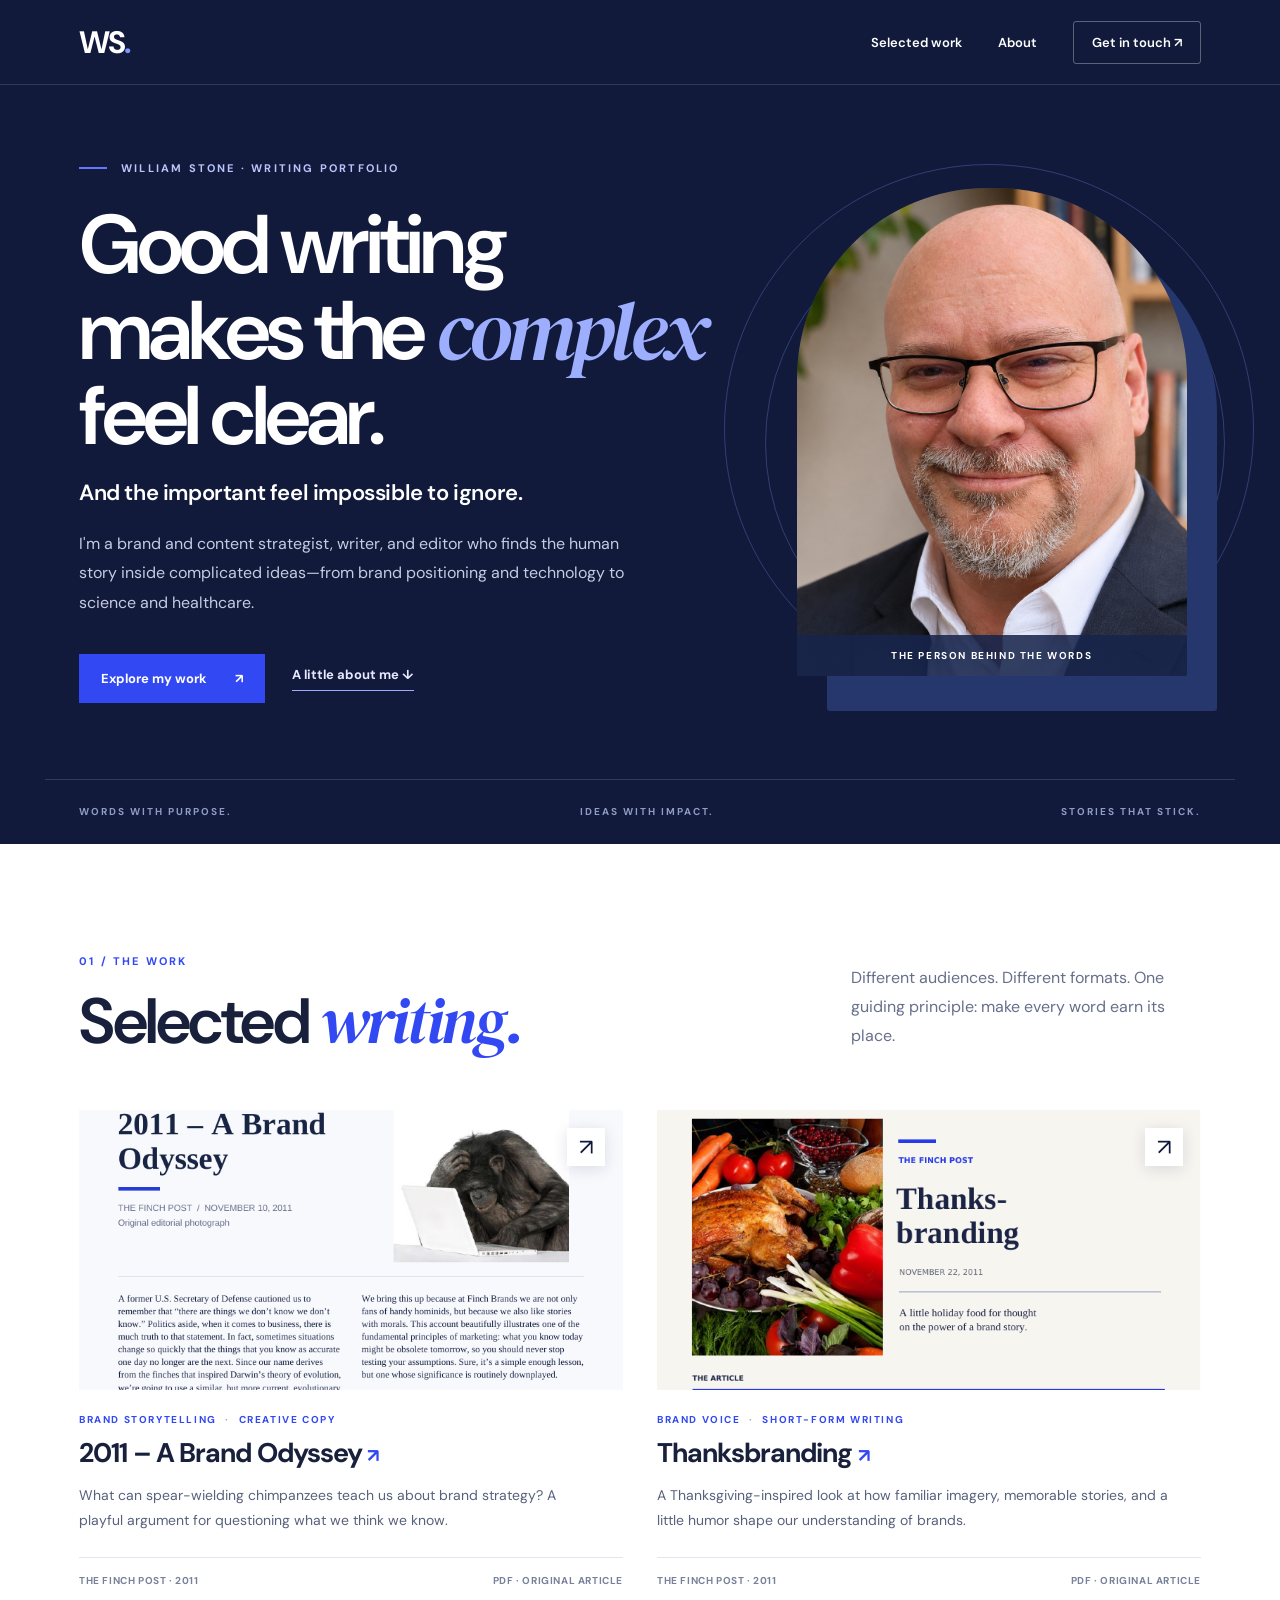
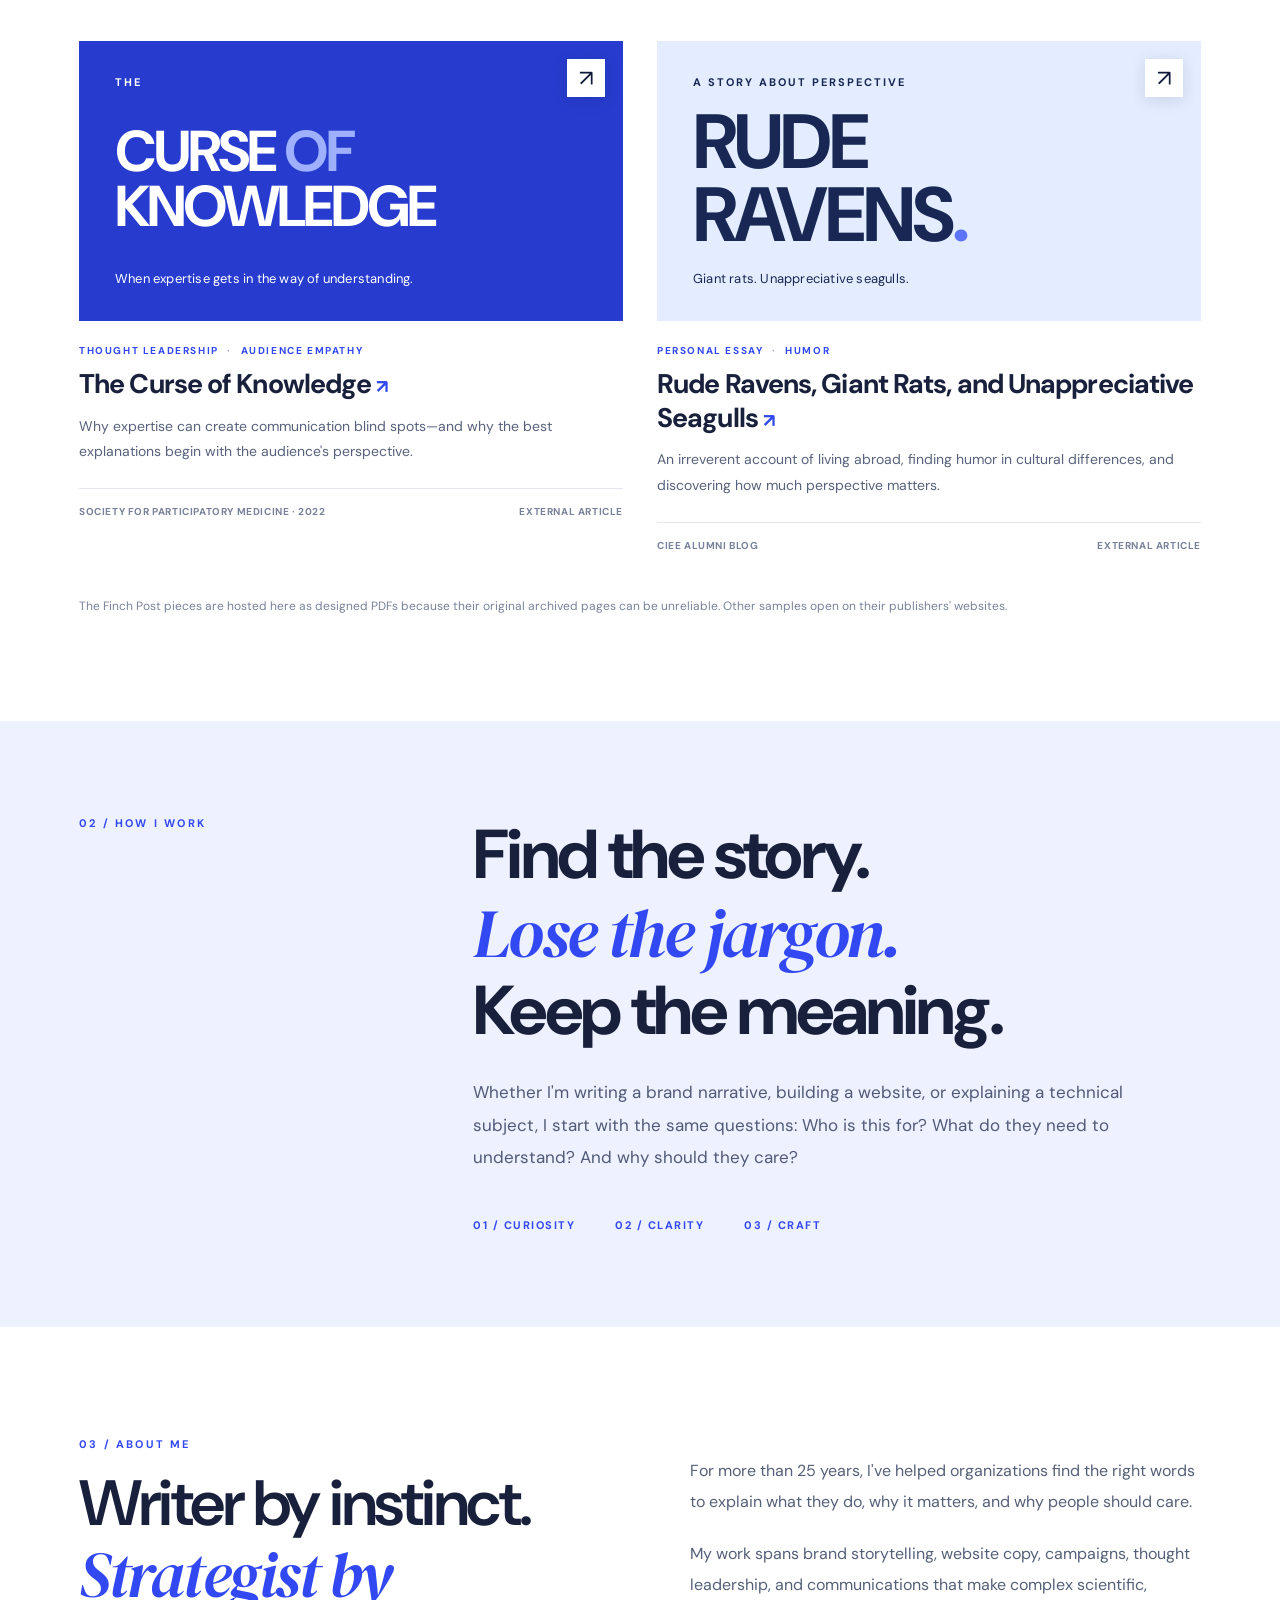
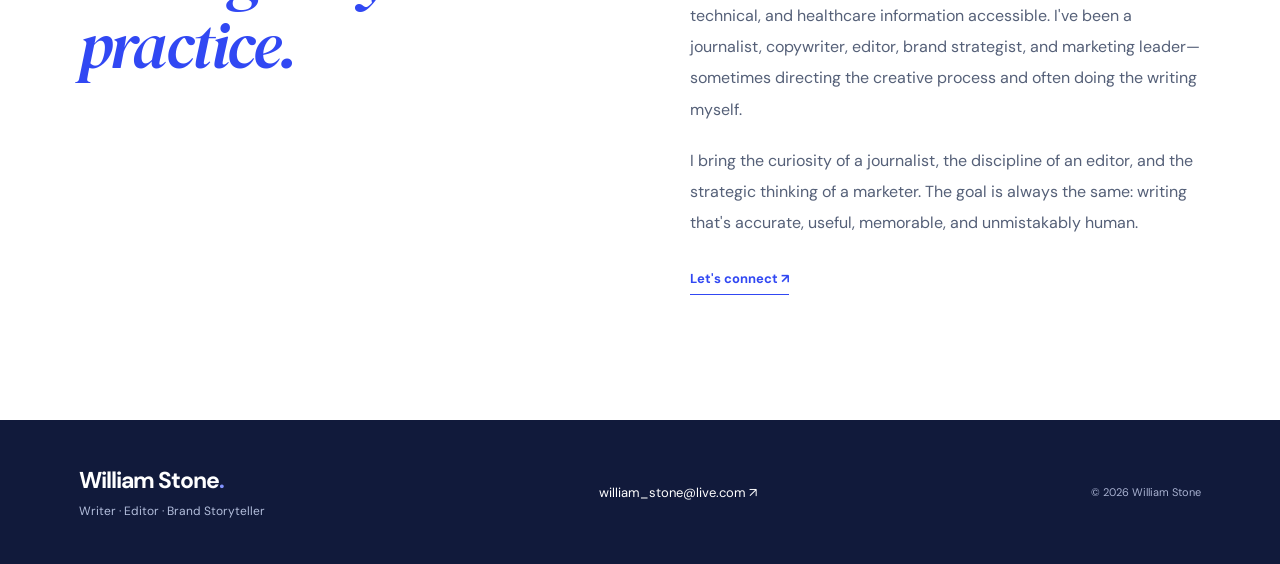
==== index.html @ c9dd2ae0 "Add files via upload Add writing portfolio website" ====
<!doctype html>
<html lang="en">
<head>
<meta charset="utf-8"><meta name="viewport" content="width=device-width, initial-scale=1">
<meta name="description" content="Selected brand storytelling, creative copywriting, and audience-centered communications by William Stone.">
<meta name="theme-color" content="#111a3b">
<title>William Stone — Writer, Editor & Brand Storyteller</title>
<link rel="stylesheet" href="styles.css">
</head>
<body>
<a class="skip" href="#main">Skip to content</a>
<header class="site-header"><div class="wrap nav"><a class="wordmark" href="#top" aria-label="William Stone, home">WS<span class="wordmark-dot">.</span></a><nav aria-label="Main navigation"><a href="#work">Selected work</a><a href="#about">About</a><a class="nav-contact" href="mailto:william_stone@live.com">Get in touch <span aria-hidden="true">↗</span></a></nav></div></header>
<main id="main">
<section class="hero" id="top"><div class="wrap hero-grid"><div class="hero-copy"><div class="eyebrow"><span class="eyebrow-line"></span> WILLIAM STONE · WRITING PORTFOLIO</div><h1>Good writing makes the <em>complex</em> feel clear.</h1><p class="hero-lead">And the important feel impossible to ignore.</p><p class="hero-description">I'm a brand and content strategist, writer, and editor who finds the human story inside complicated ideas—from brand positioning and technology to science and healthcare.</p><div class="hero-actions"><a class="button button-primary" href="#work">Explore my work <span aria-hidden="true">↗</span></a><a class="text-link" href="#about">A little about me <span aria-hidden="true">↓</span></a></div></div><div class="hero-art"><div class="portrait-frame"><img src="assets/portrait.png" alt="Portrait of William Stone" width="1024" height="1024"><span class="portrait-label">THE PERSON BEHIND THE WORDS</span></div><span class="orbit orbit-one" aria-hidden="true"></span><span class="orbit orbit-two" aria-hidden="true"></span></div></div><div class="wrap hero-bottom"><span>WORDS WITH PURPOSE.</span><span>IDEAS WITH IMPACT.</span><span>STORIES THAT STICK.</span></div></section>
<section class="work-section" id="work"><div class="wrap"><div class="section-top"><div><p class="kicker">01 / THE WORK</p><h2>Selected <em>writing.</em></h2></div><p class="section-intro">Different audiences. Different formats. One guiding principle: make every word earn its place.</p></div>
<div class="work-grid">
<article class="work-card featured"><a class="card-image card-odyssey" href="samples/brand-odyssey.pdf" target="_blank" rel="noopener" aria-label="Read 2011 – A Brand Odyssey PDF"><img src="assets/odyssey-preview.png" alt="Designed article preview featuring a chimpanzee at a laptop" loading="lazy"><span class="image-action" aria-hidden="true">↗</span></a><div class="card-meta">BRAND STORYTELLING <span>·</span> CREATIVE COPY</div><h3><a href="samples/brand-odyssey.pdf" target="_blank" rel="noopener">2011 – A Brand Odyssey <span aria-hidden="true">↗</span></a></h3><p>What can spear-wielding chimpanzees teach us about brand strategy? A playful argument for questioning what we think we know.</p><div class="card-foot">THE FINCH POST · 2011 <span>PDF · ORIGINAL ARTICLE</span></div></article>
<article class="work-card featured"><a class="card-image card-thanks" href="samples/thanksbranding.pdf" target="_blank" rel="noopener" aria-label="Read Thanksbranding PDF"><img src="assets/thanksbranding-preview.png" alt="Designed Thanksgiving-themed article preview" loading="lazy"><span class="image-action" aria-hidden="true">↗</span></a><div class="card-meta">BRAND VOICE <span>·</span> SHORT-FORM WRITING</div><h3><a href="samples/thanksbranding.pdf" target="_blank" rel="noopener">Thanksbranding <span aria-hidden="true">↗</span></a></h3><p>A Thanksgiving-inspired look at how familiar imagery, memorable stories, and a little humor shape our understanding of brands.</p><div class="card-foot">THE FINCH POST · 2011 <span>PDF · ORIGINAL ARTICLE</span></div></article>
<article class="work-card"><a class="card-image card-knowledge" href="https://participatorymedicine.org/epatients/2022/04/the-curse-of-knowledge-when-expertise-creates-blindspots-in-patient-communication.html" target="_blank" rel="noopener" aria-label="Read The Curse of Knowledge on its original website"><div class="type-art"><span>THE</span><strong>CURSE<span class="outline-word"> OF</span><br>KNOWLEDGE</strong><small>When expertise gets in the way of understanding.</small></div><span class="image-action" aria-hidden="true">↗</span></a><div class="card-meta">THOUGHT LEADERSHIP <span>·</span> AUDIENCE EMPATHY</div><h3><a href="https://participatorymedicine.org/epatients/2022/04/the-curse-of-knowledge-when-expertise-creates-blindspots-in-patient-communication.html" target="_blank" rel="noopener">The Curse of Knowledge <span aria-hidden="true">↗</span></a></h3><p>Why expertise can create communication blind spots—and why the best explanations begin with the audience's perspective.</p><div class="card-foot">SOCIETY FOR PARTICIPATORY MEDICINE · 2022 <span>EXTERNAL ARTICLE</span></div></article>
<article class="work-card"><a class="card-image card-ravens" href="https://www.ciee.org/about/we-are-ciee/alumni/blog/rude-ravens-giant-rats-and-unappreciative-seagulls" target="_blank" rel="noopener" aria-label="Read Rude Ravens, Giant Rats, and Unappreciative Seagulls on CIEE"><div class="type-art ravens-art"><span>A STORY ABOUT PERSPECTIVE</span><strong>RUDE<br>RAVENS<span class="period">.</span></strong><small>Giant rats. Unappreciative seagulls.</small></div><span class="image-action" aria-hidden="true">↗</span></a><div class="card-meta">PERSONAL ESSAY <span>·</span> HUMOR</div><h3><a href="https://www.ciee.org/about/we-are-ciee/alumni/blog/rude-ravens-giant-rats-and-unappreciative-seagulls" target="_blank" rel="noopener">Rude Ravens, Giant Rats, and Unappreciative Seagulls <span aria-hidden="true">↗</span></a></h3><p>An irreverent account of living abroad, finding humor in cultural differences, and discovering how much perspective matters.</p><div class="card-foot">CIEE ALUMNI BLOG <span>EXTERNAL ARTICLE</span></div></article>
</div><p class="work-note">The Finch Post pieces are hosted here as designed PDFs because their original archived pages can be unreliable. Other samples open on their publishers' websites.</p></div></section>
<section class="approach-section"><div class="wrap approach-grid"><p class="kicker">02 / HOW I WORK</p><div><h2>Find the story.<br><em>Lose the jargon.</em><br>Keep the meaning.</h2><p>Whether I'm writing a brand narrative, building a website, or explaining a technical subject, I start with the same questions: Who is this for? What do they need to understand? And why should they care?</p><div class="principles"><span>01 / CURIOSITY</span><span>02 / CLARITY</span><span>03 / CRAFT</span></div></div></div></section>
<section class="about-section" id="about"><div class="wrap about-grid"><div><p class="kicker">03 / ABOUT ME</p><h2>Writer by instinct.<br><em>Strategist by practice.</em></h2></div><div class="about-copy"><p>For more than 25 years, I've helped organizations find the right words to explain what they do, why it matters, and why people should care.</p><p>My work spans brand storytelling, website copy, campaigns, thought leadership, and communications that make complex scientific, technical, and healthcare information accessible. I've been a journalist, copywriter, editor, brand strategist, and marketing leader—sometimes directing the creative process and often doing the writing myself.</p><p>I bring the curiosity of a journalist, the discipline of an editor, and the strategic thinking of a marketer. The goal is always the same: writing that's accurate, useful, memorable, and unmistakably human.</p><a class="text-link dark-link" href="mailto:william_stone@live.com">Let's connect <span aria-hidden="true">↗</span></a></div></div></section>
</main><footer class="footer"><div class="wrap footer-inner"><div><span class="footer-name">William Stone<span class="wordmark-dot">.</span></span><p>Writer · Editor · Brand Storyteller</p></div><a href="mailto:william_stone@live.com">william_stone@live.com <span aria-hidden="true">↗</span></a><span class="copyright">© <span id="year">2026</span> William Stone</span></div></footer>
<script>document.getElementById('year').textContent=new Date().getFullYear();</script>
</body></html>
---- styles.css ----
@import url('https://fonts.googleapis.com/css2?family=DM+Sans:wght@400;500;600;700&family=DM+Serif+Display:ital@0;1&display=swap');
:root{--navy:#111a3b;--navy2:#202b55;--blue:#3148f3;--ink:#18203c;--muted:#66708b;--cream:#f8f9fc;--line:#e3e6ef}*{box-sizing:border-box}html{scroll-behavior:smooth}body{margin:0;font-family:'DM Sans',Arial,sans-serif;color:var(--ink);background:white;-webkit-font-smoothing:antialiased}a{color:inherit;text-decoration:none}a:focus-visible{outline:3px solid #8095ff;outline-offset:4px}.wrap{max-width:1190px;margin:0 auto;padding:0 34px}.skip{position:absolute;left:-9999px;top:8px;background:#fff;padding:12px;z-index:10}.skip:focus{left:8px}.site-header{background:var(--navy);color:white;border-bottom:1px solid #ffffff24}.nav{height:84px;display:flex;align-items:center;justify-content:space-between}.wordmark{font-size:31px;font-weight:700;letter-spacing:-2px}.wordmark-dot{color:#8293ff}.nav nav{display:flex;align-items:center;gap:36px;font-size:13px;font-weight:600}.nav nav a:hover{color:#aeb9ff}.nav-contact{border:1px solid #ffffff50;padding:12px 18px;border-radius:3px}.hero{background:var(--navy);color:white;overflow:hidden}.hero-grid{min-height:650px;display:grid;grid-template-columns:1.2fr .8fr;gap:75px;align-items:center;padding-top:76px;padding-bottom:76px}.eyebrow,.kicker{font-size:11px;font-weight:700;letter-spacing:2.2px}.eyebrow{color:#bac4f9;display:flex;align-items:center;gap:14px}.eyebrow-line{width:28px;height:2px;background:#6377ff}.hero h1{font-size:clamp(58px,6.5vw,94px);line-height:1.02;letter-spacing:-4px;margin:28px 0 19px;font-weight:600;max-width:720px}.hero h1 em,.section-top h2 em,.approach-grid h2 em,.about-grid h2 em{font-family:'DM Serif Display',Georgia,serif;font-weight:400;color:#9daeff}.hero-lead{font-size:22px;font-weight:600;letter-spacing:-.4px;margin:0 0 22px}.hero-description{font-size:16px;line-height:1.85;color:#c5cbe0;max-width:545px;margin:0}.hero-actions{display:flex;align-items:center;gap:27px;margin-top:37px}.button{display:inline-flex;align-items:center;gap:28px;padding:16px 22px;font-weight:700;font-size:13px}.button-primary{background:var(--blue);color:white}.button-primary:hover{background:#5065ff}.text-link{font-weight:700;font-size:13px;color:#e6e9ff;border-bottom:1px solid #a0aaff;padding-bottom:7px}.hero-art{position:relative;display:flex;justify-content:center}.portrait-frame{position:relative;width:min(100%,390px);aspect-ratio:4/5;z-index:2;overflow:hidden;background:#25315d;border-radius:190px 190px 3px 3px;box-shadow:30px 35px 0 #26376e}.portrait-frame img{width:100%;height:100%;object-fit:cover;object-position:50% 25%}.portrait-label{position:absolute;bottom:0;left:0;right:0;background:#17244bdd;text-align:center;padding:14px;font-size:10px;letter-spacing:1.6px;font-weight:700}.orbit{position:absolute;border:1px solid #7d8ff74d;border-radius:50%;width:460px;height:460px;top:5%;left:-4%}.orbit-two{width:530px;height:530px;top:-5%;left:-14%}.hero-bottom{display:flex;justify-content:space-between;padding-bottom:26px;color:#8f9cc5;letter-spacing:2px;font-size:10px;font-weight:700;border-top:1px solid #ffffff25;padding-top:25px}.work-section{padding:110px 0 105px;background:#fff}.section-top{display:flex;align-items:end;justify-content:space-between;gap:40px;margin-bottom:52px}.kicker{color:var(--blue);margin:0 0 18px}.section-top h2,.about-grid h2{font-size:clamp(46px,5vw,69px);letter-spacing:-2.5px;line-height:1.1;margin:0;font-weight:600}.section-top h2 em,.about-grid h2 em{color:var(--blue)}.section-intro{font-size:16px;line-height:1.8;max-width:350px;color:var(--muted);margin:0 0 7px}.work-grid{display:grid;grid-template-columns:1fr 1fr;gap:54px 34px}.work-card{min-width:0}.card-image{height:280px;display:block;overflow:hidden;position:relative;background:#e8edff}.card-image img{width:100%;height:100%;object-fit:cover;object-position:center 17%;transition:transform .3s}.card-image:hover img{transform:scale(1.04)}.card-odyssey{background:#dbe2ff}.card-thanks{background:#e3e7f8}.image-action{position:absolute;right:18px;top:18px;background:#fff;color:var(--navy);width:38px;height:38px;display:grid;place-items:center;font-size:23px;box-shadow:0 3px 15px #111a3b20}.card-meta{font-size:10px;letter-spacing:1.6px;color:var(--blue);font-weight:700;margin:23px 0 10px}.card-meta span{padding:0 5px;color:#9ba2b9}.work-card h3{font-size:27px;line-height:1.25;letter-spacing:-.9px;margin:0 0 13px}.work-card h3 a:hover{color:var(--blue)}.work-card h3 span{color:var(--blue);font-size:19px}.work-card p{color:#58627c;font-size:14px;line-height:1.8;max-width:520px;margin:0 0 24px}.card-foot{border-top:1px solid var(--line);padding-top:16px;display:flex;justify-content:space-between;gap:10px;color:#78819a;font-size:10px;letter-spacing:.6px;font-weight:700}.card-foot span{white-space:nowrap}.card-knowledge{background:#273cce;color:white}.card-ravens{background:#e4edff;color:#182754}.type-art{padding:34px 36px;display:flex;flex-direction:column;justify-content:space-between;height:100%;position:relative}.type-art>span{font-size:11px;letter-spacing:2px;font-weight:700}.type-art strong{font-size:clamp(34px,4.5vw,62px);letter-spacing:-3px;line-height:.96}.outline-word{color:#9eb0ff}.type-art small{font-size:13px;letter-spacing:.2px}.ravens-art strong{font-size:clamp(54px,6vw,83px)}.period{color:#5c72f7}.work-note{font-size:12px;line-height:1.7;color:#79829a;margin:44px 0 0}.approach-section{background:#eef1ff;padding:95px 0}.approach-grid{display:grid;grid-template-columns:1fr 2fr;gap:30px}.approach-grid h2{font-size:clamp(43px,5.4vw,75px);line-height:1.12;letter-spacing:-2.7px;margin:0 0 27px}.approach-grid h2 em{color:var(--blue)}.approach-grid p:not(.kicker){max-width:660px;color:#505a78;line-height:1.9;font-size:17px}.principles{display:flex;gap:40px;margin-top:45px;font-size:11px;letter-spacing:1.5px;font-weight:700;color:var(--blue);flex-wrap:wrap}.about-section{padding:110px 0 125px}.about-grid{display:grid;grid-template-columns:1fr 1fr;gap:100px}.about-copy{padding-top:18px}.about-copy p{font-size:16px;line-height:1.95;color:#556078;margin:0 0 20px}.dark-link{display:inline-block;margin-top:12px;color:var(--blue);border-color:var(--blue)}.footer{background:var(--navy);color:white;padding:45px 0}.footer-inner{display:flex;align-items:center;justify-content:space-between;gap:25px}.footer-name{font-size:23px;font-weight:700;letter-spacing:-1px}.footer p{font-size:12px;color:#b3bedc;margin:8px 0 0}.footer a{font-size:13px}.copyright{font-size:11px;color:#a8b1d0}@media(max-width:850px){.hero-grid{gap:30px;min-height:0}.hero h1{font-size:clamp(48px,7vw,70px)}.portrait-frame{box-shadow:16px 20px 0 #26376e}.orbit{display:none}.about-grid{gap:40px}.card-foot{font-size:9px}}@media(max-width:650px){.wrap{padding:0 22px}.nav{height:70px}.nav nav{gap:17px;font-size:12px}.nav-contact{padding:9px}.hero-grid{grid-template-columns:1fr;padding-top:55px;padding-bottom:50px}.hero h1{font-size:56px;letter-spacing:-2.5px}.hero-art{margin:25px auto 0;width:75%;max-width:310px}.hero-bottom{gap:10px;flex-wrap:wrap;font-size:8px}.section-top{display:block}.section-intro{margin-top:18px}.work-section{padding:75px 0}.work-grid{grid-template-columns:1fr;gap:45px}.card-image{height:245px}.approach-grid,.about-grid{grid-template-columns:1fr}.approach-section,.about-section{padding:70px 0}.approach-grid h2{font-size:48px}.principles{gap:16px}.footer-inner{align-items:start;flex-direction:column}.card-foot{font-size:9px}}@media(prefers-reduced-motion:reduce){html{scroll-behavior:auto}*{transition:none!important}}
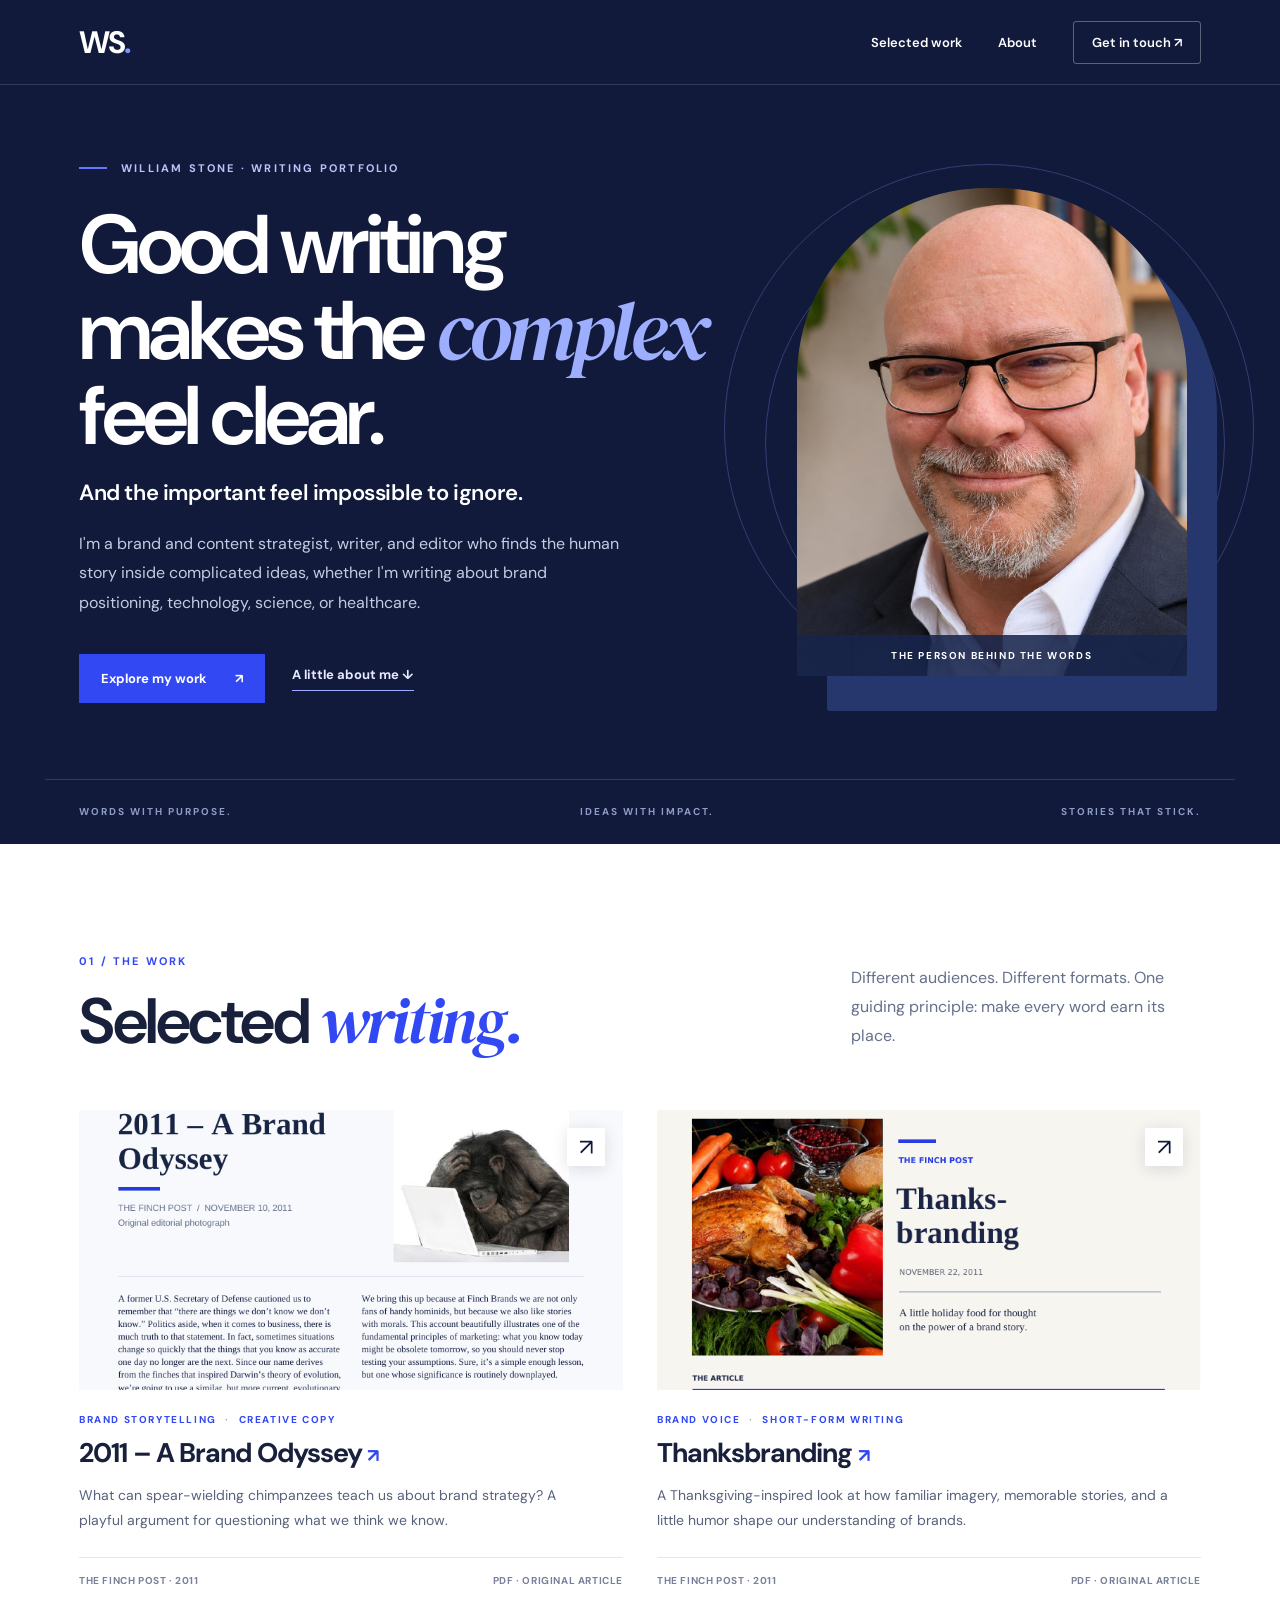
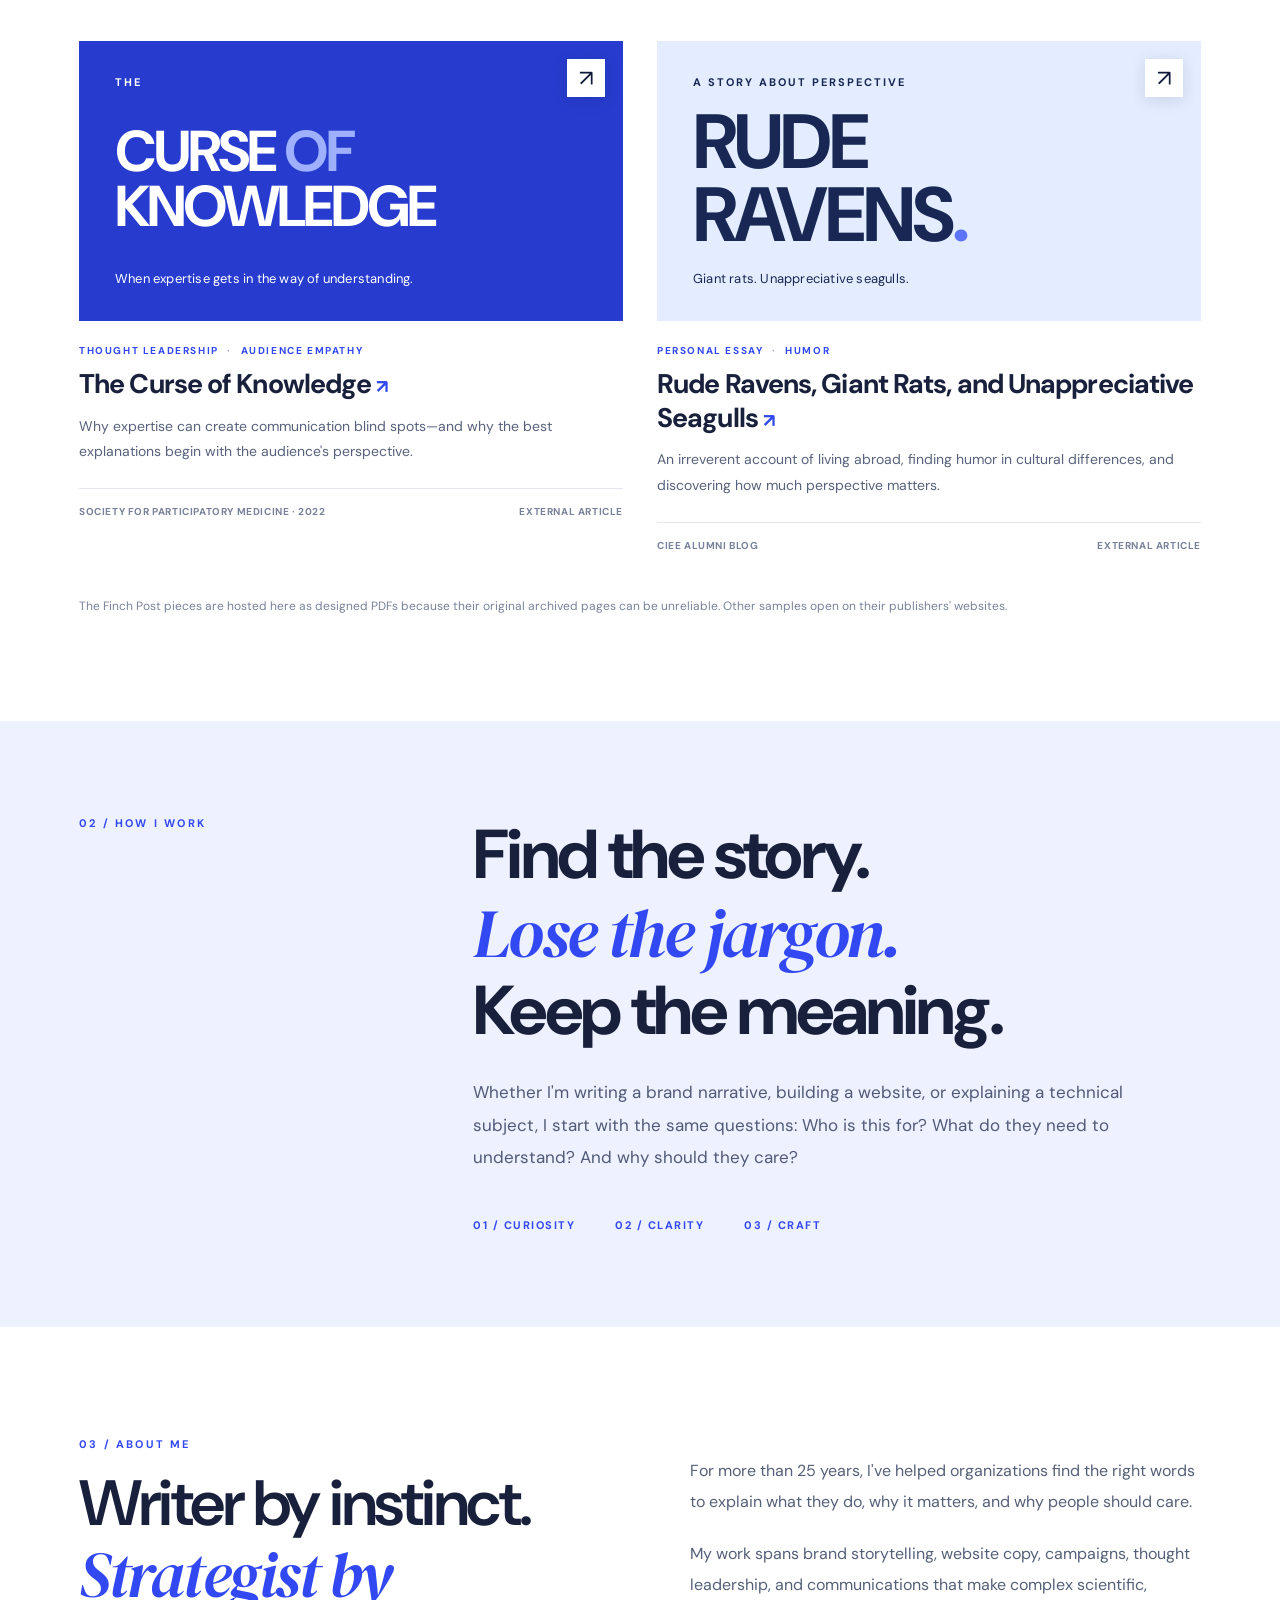
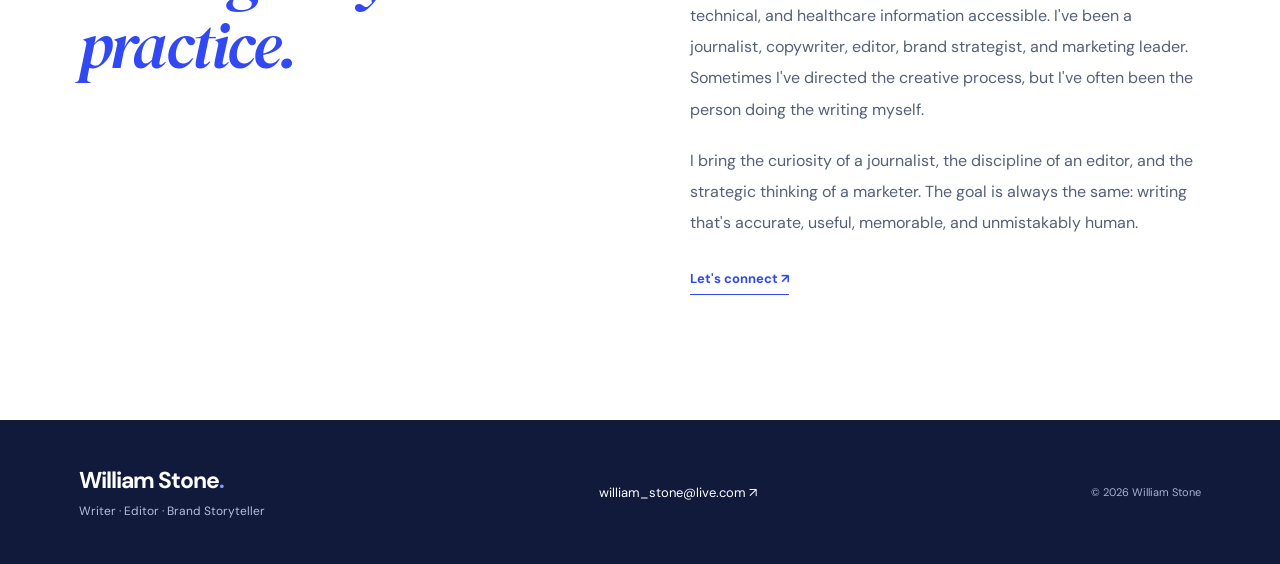
==== commit 0f27de5f: "Revise 'About Me' section for clarity and detail Updated the 'About Me' section to enhance clarity a" ====
--- a/index.html
+++ b/index.html
@@ -11,7 +11,7 @@
 <a class="skip" href="#main">Skip to content</a>
 <header class="site-header"><div class="wrap nav"><a class="wordmark" href="#top" aria-label="William Stone, home">WS<span class="wordmark-dot">.</span></a><nav aria-label="Main navigation"><a href="#work">Selected work</a><a href="#about">About</a><a class="nav-contact" href="mailto:william_stone@live.com">Get in touch <span aria-hidden="true">↗</span></a></nav></div></header>
 <main id="main">
-<section class="hero" id="top"><div class="wrap hero-grid"><div class="hero-copy"><div class="eyebrow"><span class="eyebrow-line"></span> WILLIAM STONE · WRITING PORTFOLIO</div><h1>Good writing makes the <em>complex</em> feel clear.</h1><p class="hero-lead">And the important feel impossible to ignore.</p><p class="hero-description">I'm a brand and content strategist, writer, and editor who finds the human story inside complicated ideas—from brand positioning and technology to science and healthcare.</p><div class="hero-actions"><a class="button button-primary" href="#work">Explore my work <span aria-hidden="true">↗</span></a><a class="text-link" href="#about">A little about me <span aria-hidden="true">↓</span></a></div></div><div class="hero-art"><div class="portrait-frame"><img src="assets/portrait.png" alt="Portrait of William Stone" width="1024" height="1024"><span class="portrait-label">THE PERSON BEHIND THE WORDS</span></div><span class="orbit orbit-one" aria-hidden="true"></span><span class="orbit orbit-two" aria-hidden="true"></span></div></div><div class="wrap hero-bottom"><span>WORDS WITH PURPOSE.</span><span>IDEAS WITH IMPACT.</span><span>STORIES THAT STICK.</span></div></section>
+<section class="hero" id="top"><div class="wrap hero-grid"><div class="hero-copy"><div class="eyebrow"><span class="eyebrow-line"></span> WILLIAM STONE · WRITING PORTFOLIO</div><h1>Good writing makes the <em>complex</em> feel clear.</h1><p class="hero-lead">And the important feel impossible to ignore.</p><p class="hero-description">I'm a brand and content strategist, writer, and editor who finds the human story inside complicated ideas, whether I'm writing about brand positioning, technology, science, or healthcare.</p><div class="hero-actions"><a class="button button-primary" href="#work">Explore my work <span aria-hidden="true">↗</span></a><a class="text-link" href="#about">A little about me <span aria-hidden="true">↓</span></a></div></div><div class="hero-art"><div class="portrait-frame"><img src="assets/portrait.png" alt="Portrait of William Stone" width="1024" height="1024"><span class="portrait-label">THE PERSON BEHIND THE WORDS</span></div><span class="orbit orbit-one" aria-hidden="true"></span><span class="orbit orbit-two" aria-hidden="true"></span></div></div><div class="wrap hero-bottom"><span>WORDS WITH PURPOSE.</span><span>IDEAS WITH IMPACT.</span><span>STORIES THAT STICK.</span></div></section>
 <section class="work-section" id="work"><div class="wrap"><div class="section-top"><div><p class="kicker">01 / THE WORK</p><h2>Selected <em>writing.</em></h2></div><p class="section-intro">Different audiences. Different formats. One guiding principle: make every word earn its place.</p></div>
 <div class="work-grid">
 <article class="work-card featured"><a class="card-image card-odyssey" href="samples/brand-odyssey.pdf" target="_blank" rel="noopener" aria-label="Read 2011 – A Brand Odyssey PDF"><img src="assets/odyssey-preview.png" alt="Designed article preview featuring a chimpanzee at a laptop" loading="lazy"><span class="image-action" aria-hidden="true">↗</span></a><div class="card-meta">BRAND STORYTELLING <span>·</span> CREATIVE COPY</div><h3><a href="samples/brand-odyssey.pdf" target="_blank" rel="noopener">2011 – A Brand Odyssey <span aria-hidden="true">↗</span></a></h3><p>What can spear-wielding chimpanzees teach us about brand strategy? A playful argument for questioning what we think we know.</p><div class="card-foot">THE FINCH POST · 2011 <span>PDF · ORIGINAL ARTICLE</span></div></article>
@@ -20,7 +20,7 @@
 <article class="work-card"><a class="card-image card-ravens" href="https://www.ciee.org/about/we-are-ciee/alumni/blog/rude-ravens-giant-rats-and-unappreciative-seagulls" target="_blank" rel="noopener" aria-label="Read Rude Ravens, Giant Rats, and Unappreciative Seagulls on CIEE"><div class="type-art ravens-art"><span>A STORY ABOUT PERSPECTIVE</span><strong>RUDE<br>RAVENS<span class="period">.</span></strong><small>Giant rats. Unappreciative seagulls.</small></div><span class="image-action" aria-hidden="true">↗</span></a><div class="card-meta">PERSONAL ESSAY <span>·</span> HUMOR</div><h3><a href="https://www.ciee.org/about/we-are-ciee/alumni/blog/rude-ravens-giant-rats-and-unappreciative-seagulls" target="_blank" rel="noopener">Rude Ravens, Giant Rats, and Unappreciative Seagulls <span aria-hidden="true">↗</span></a></h3><p>An irreverent account of living abroad, finding humor in cultural differences, and discovering how much perspective matters.</p><div class="card-foot">CIEE ALUMNI BLOG <span>EXTERNAL ARTICLE</span></div></article>
 </div><p class="work-note">The Finch Post pieces are hosted here as designed PDFs because their original archived pages can be unreliable. Other samples open on their publishers' websites.</p></div></section>
 <section class="approach-section"><div class="wrap approach-grid"><p class="kicker">02 / HOW I WORK</p><div><h2>Find the story.<br><em>Lose the jargon.</em><br>Keep the meaning.</h2><p>Whether I'm writing a brand narrative, building a website, or explaining a technical subject, I start with the same questions: Who is this for? What do they need to understand? And why should they care?</p><div class="principles"><span>01 / CURIOSITY</span><span>02 / CLARITY</span><span>03 / CRAFT</span></div></div></div></section>
-<section class="about-section" id="about"><div class="wrap about-grid"><div><p class="kicker">03 / ABOUT ME</p><h2>Writer by instinct.<br><em>Strategist by practice.</em></h2></div><div class="about-copy"><p>For more than 25 years, I've helped organizations find the right words to explain what they do, why it matters, and why people should care.</p><p>My work spans brand storytelling, website copy, campaigns, thought leadership, and communications that make complex scientific, technical, and healthcare information accessible. I've been a journalist, copywriter, editor, brand strategist, and marketing leader—sometimes directing the creative process and often doing the writing myself.</p><p>I bring the curiosity of a journalist, the discipline of an editor, and the strategic thinking of a marketer. The goal is always the same: writing that's accurate, useful, memorable, and unmistakably human.</p><a class="text-link dark-link" href="mailto:william_stone@live.com">Let's connect <span aria-hidden="true">↗</span></a></div></div></section>
+<section class="about-section" id="about"><div class="wrap about-grid"><div><p class="kicker">03 / ABOUT ME</p><h2>Writer by instinct.<br><em>Strategist by practice.</em></h2></div><div class="about-copy"><p>For more than 25 years, I've helped organizations find the right words to explain what they do, why it matters, and why people should care.</p><p>My work spans brand storytelling, website copy, campaigns, thought leadership, and communications that make complex scientific, technical, and healthcare information accessible. I've been a journalist, copywriter, editor, brand strategist, and marketing leader. Sometimes I've directed the creative process, but I've often been the person doing the writing myself.</p><p>I bring the curiosity of a journalist, the discipline of an editor, and the strategic thinking of a marketer. The goal is always the same: writing that's accurate, useful, memorable, and unmistakably human.</p><a class="text-link dark-link" href="mailto:william_stone@live.com">Let's connect <span aria-hidden="true">↗</span></a></div></div></section>
 </main><footer class="footer"><div class="wrap footer-inner"><div><span class="footer-name">William Stone<span class="wordmark-dot">.</span></span><p>Writer · Editor · Brand Storyteller</p></div><a href="mailto:william_stone@live.com">william_stone@live.com <span aria-hidden="true">↗</span></a><span class="copyright">© <span id="year">2026</span> William Stone</span></div></footer>
 <script>document.getElementById('year').textContent=new Date().getFullYear();</script>
 </body></html>
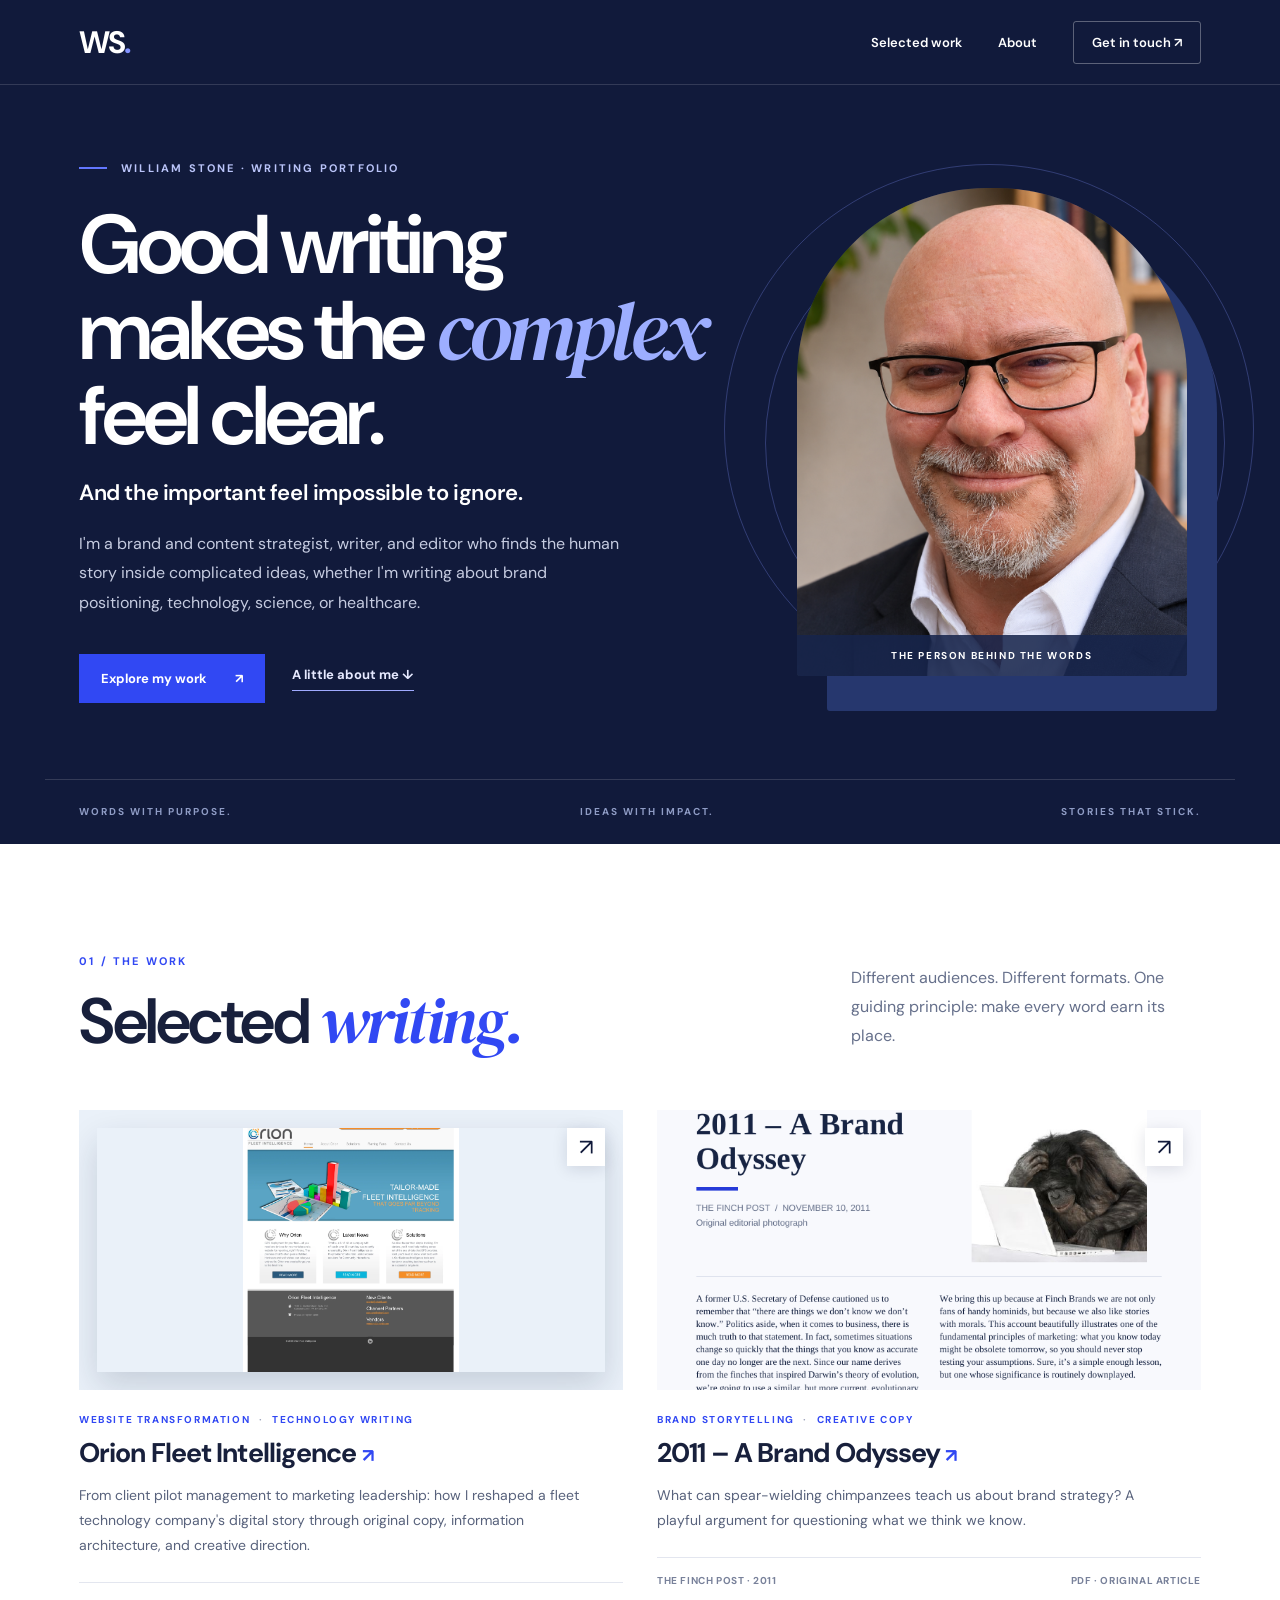
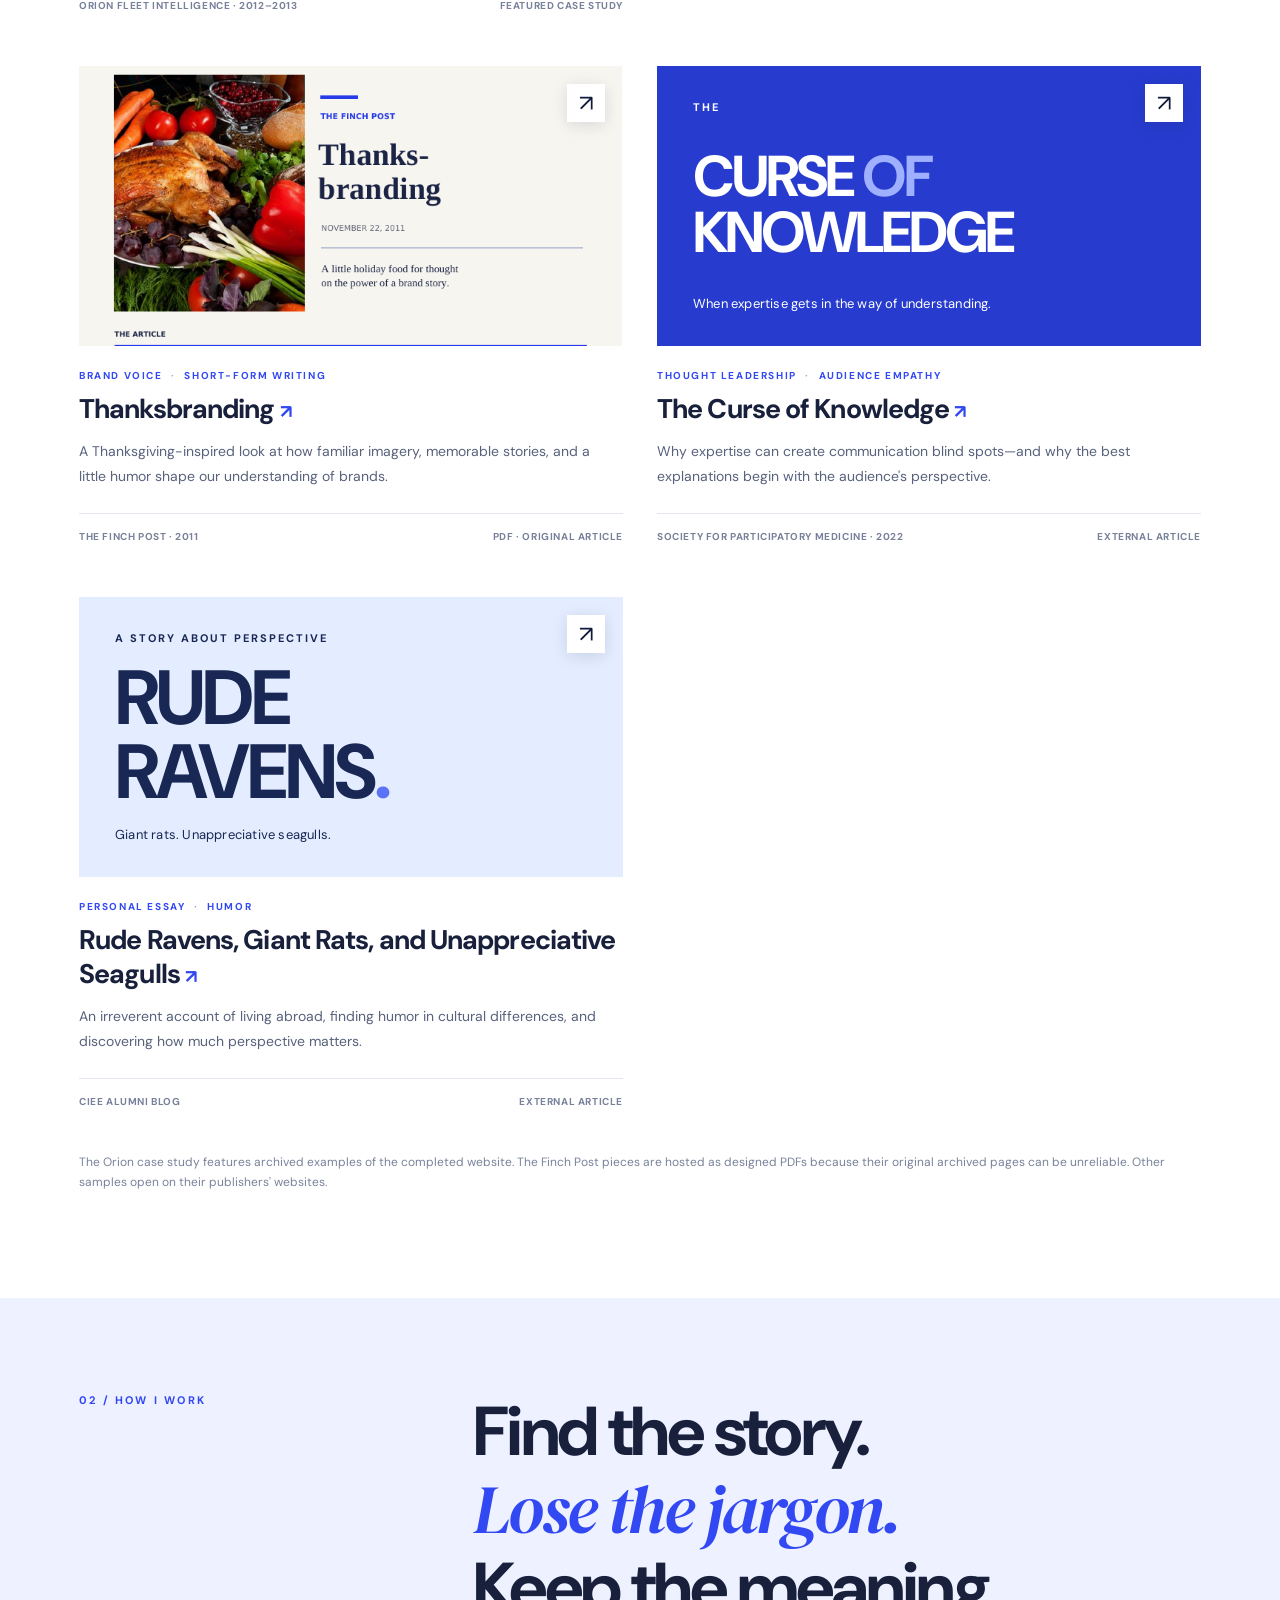
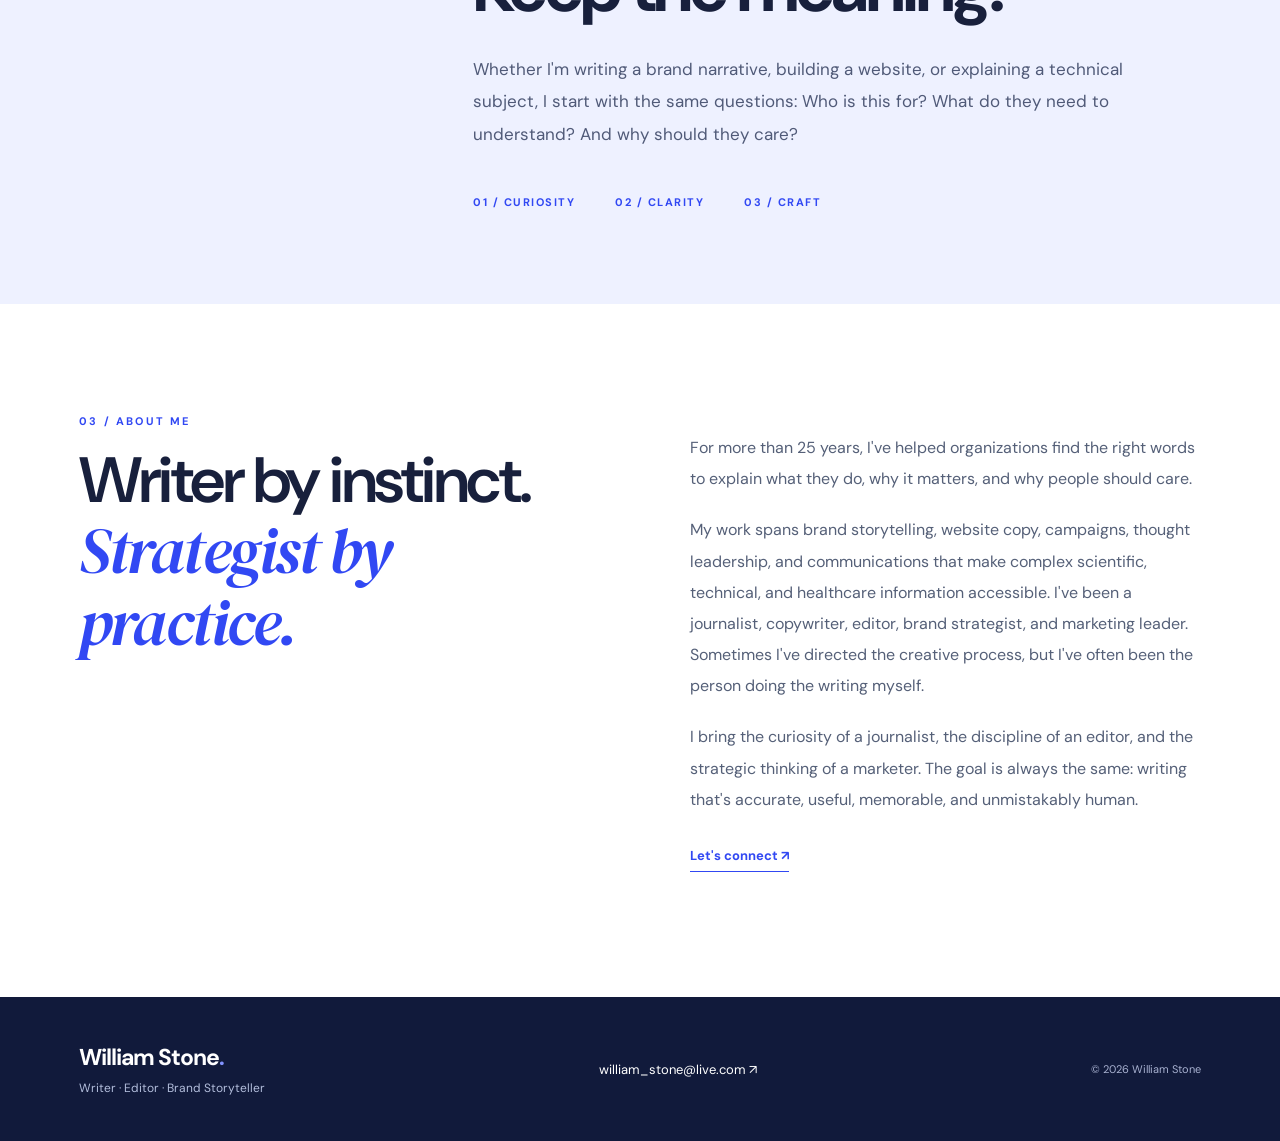
==== commit e59f8775: "Add enhanced Orion Fleet Intelligence case study" ====
--- a/index.html
+++ b/index.html
@@ -14,11 +14,13 @@
 <section class="hero" id="top"><div class="wrap hero-grid"><div class="hero-copy"><div class="eyebrow"><span class="eyebrow-line"></span> WILLIAM STONE · WRITING PORTFOLIO</div><h1>Good writing makes the <em>complex</em> feel clear.</h1><p class="hero-lead">And the important feel impossible to ignore.</p><p class="hero-description">I'm a brand and content strategist, writer, and editor who finds the human story inside complicated ideas, whether I'm writing about brand positioning, technology, science, or healthcare.</p><div class="hero-actions"><a class="button button-primary" href="#work">Explore my work <span aria-hidden="true">↗</span></a><a class="text-link" href="#about">A little about me <span aria-hidden="true">↓</span></a></div></div><div class="hero-art"><div class="portrait-frame"><img src="assets/portrait.png" alt="Portrait of William Stone" width="1024" height="1024"><span class="portrait-label">THE PERSON BEHIND THE WORDS</span></div><span class="orbit orbit-one" aria-hidden="true"></span><span class="orbit orbit-two" aria-hidden="true"></span></div></div><div class="wrap hero-bottom"><span>WORDS WITH PURPOSE.</span><span>IDEAS WITH IMPACT.</span><span>STORIES THAT STICK.</span></div></section>
 <section class="work-section" id="work"><div class="wrap"><div class="section-top"><div><p class="kicker">01 / THE WORK</p><h2>Selected <em>writing.</em></h2></div><p class="section-intro">Different audiences. Different formats. One guiding principle: make every word earn its place.</p></div>
 <div class="work-grid">
+<article class="work-card featured"><a class="card-image card-orion" href="orion-case-study.html" aria-label="Explore Orion Fleet Intelligence website transformation case study"><img src="assets/hero-tailored.webp" alt="Archived Orion Fleet Intelligence homepage showing a technology-focused hero campaign" loading="lazy"><span class="image-action" aria-hidden="true">↗</span></a><div class="card-meta">WEBSITE TRANSFORMATION <span>·</span> TECHNOLOGY WRITING</div><h3><a href="orion-case-study.html">Orion Fleet Intelligence <span aria-hidden="true">↗</span></a></h3><p>From client pilot management to marketing leadership: how I reshaped a fleet technology company's digital story through original copy, information architecture, and creative direction.</p><div class="card-foot">ORION FLEET INTELLIGENCE · 2012–2013 <span>FEATURED CASE STUDY</span></div></article>
+
 <article class="work-card featured"><a class="card-image card-odyssey" href="samples/brand-odyssey.pdf" target="_blank" rel="noopener" aria-label="Read 2011 – A Brand Odyssey PDF"><img src="assets/odyssey-preview.png" alt="Designed article preview featuring a chimpanzee at a laptop" loading="lazy"><span class="image-action" aria-hidden="true">↗</span></a><div class="card-meta">BRAND STORYTELLING <span>·</span> CREATIVE COPY</div><h3><a href="samples/brand-odyssey.pdf" target="_blank" rel="noopener">2011 – A Brand Odyssey <span aria-hidden="true">↗</span></a></h3><p>What can spear-wielding chimpanzees teach us about brand strategy? A playful argument for questioning what we think we know.</p><div class="card-foot">THE FINCH POST · 2011 <span>PDF · ORIGINAL ARTICLE</span></div></article>
 <article class="work-card featured"><a class="card-image card-thanks" href="samples/thanksbranding.pdf" target="_blank" rel="noopener" aria-label="Read Thanksbranding PDF"><img src="assets/thanksbranding-preview.png" alt="Designed Thanksgiving-themed article preview" loading="lazy"><span class="image-action" aria-hidden="true">↗</span></a><div class="card-meta">BRAND VOICE <span>·</span> SHORT-FORM WRITING</div><h3><a href="samples/thanksbranding.pdf" target="_blank" rel="noopener">Thanksbranding <span aria-hidden="true">↗</span></a></h3><p>A Thanksgiving-inspired look at how familiar imagery, memorable stories, and a little humor shape our understanding of brands.</p><div class="card-foot">THE FINCH POST · 2011 <span>PDF · ORIGINAL ARTICLE</span></div></article>
 <article class="work-card"><a class="card-image card-knowledge" href="https://participatorymedicine.org/epatients/2022/04/the-curse-of-knowledge-when-expertise-creates-blindspots-in-patient-communication.html" target="_blank" rel="noopener" aria-label="Read The Curse of Knowledge on its original website"><div class="type-art"><span>THE</span><strong>CURSE<span class="outline-word"> OF</span><br>KNOWLEDGE</strong><small>When expertise gets in the way of understanding.</small></div><span class="image-action" aria-hidden="true">↗</span></a><div class="card-meta">THOUGHT LEADERSHIP <span>·</span> AUDIENCE EMPATHY</div><h3><a href="https://participatorymedicine.org/epatients/2022/04/the-curse-of-knowledge-when-expertise-creates-blindspots-in-patient-communication.html" target="_blank" rel="noopener">The Curse of Knowledge <span aria-hidden="true">↗</span></a></h3><p>Why expertise can create communication blind spots—and why the best explanations begin with the audience's perspective.</p><div class="card-foot">SOCIETY FOR PARTICIPATORY MEDICINE · 2022 <span>EXTERNAL ARTICLE</span></div></article>
 <article class="work-card"><a class="card-image card-ravens" href="https://www.ciee.org/about/we-are-ciee/alumni/blog/rude-ravens-giant-rats-and-unappreciative-seagulls" target="_blank" rel="noopener" aria-label="Read Rude Ravens, Giant Rats, and Unappreciative Seagulls on CIEE"><div class="type-art ravens-art"><span>A STORY ABOUT PERSPECTIVE</span><strong>RUDE<br>RAVENS<span class="period">.</span></strong><small>Giant rats. Unappreciative seagulls.</small></div><span class="image-action" aria-hidden="true">↗</span></a><div class="card-meta">PERSONAL ESSAY <span>·</span> HUMOR</div><h3><a href="https://www.ciee.org/about/we-are-ciee/alumni/blog/rude-ravens-giant-rats-and-unappreciative-seagulls" target="_blank" rel="noopener">Rude Ravens, Giant Rats, and Unappreciative Seagulls <span aria-hidden="true">↗</span></a></h3><p>An irreverent account of living abroad, finding humor in cultural differences, and discovering how much perspective matters.</p><div class="card-foot">CIEE ALUMNI BLOG <span>EXTERNAL ARTICLE</span></div></article>
-</div><p class="work-note">The Finch Post pieces are hosted here as designed PDFs because their original archived pages can be unreliable. Other samples open on their publishers' websites.</p></div></section>
+</div><p class="work-note">The Orion case study features archived examples of the completed website. The Finch Post pieces are hosted as designed PDFs because their original archived pages can be unreliable. Other samples open on their publishers' websites.</p></div></section>
 <section class="approach-section"><div class="wrap approach-grid"><p class="kicker">02 / HOW I WORK</p><div><h2>Find the story.<br><em>Lose the jargon.</em><br>Keep the meaning.</h2><p>Whether I'm writing a brand narrative, building a website, or explaining a technical subject, I start with the same questions: Who is this for? What do they need to understand? And why should they care?</p><div class="principles"><span>01 / CURIOSITY</span><span>02 / CLARITY</span><span>03 / CRAFT</span></div></div></div></section>
 <section class="about-section" id="about"><div class="wrap about-grid"><div><p class="kicker">03 / ABOUT ME</p><h2>Writer by instinct.<br><em>Strategist by practice.</em></h2></div><div class="about-copy"><p>For more than 25 years, I've helped organizations find the right words to explain what they do, why it matters, and why people should care.</p><p>My work spans brand storytelling, website copy, campaigns, thought leadership, and communications that make complex scientific, technical, and healthcare information accessible. I've been a journalist, copywriter, editor, brand strategist, and marketing leader. Sometimes I've directed the creative process, but I've often been the person doing the writing myself.</p><p>I bring the curiosity of a journalist, the discipline of an editor, and the strategic thinking of a marketer. The goal is always the same: writing that's accurate, useful, memorable, and unmistakably human.</p><a class="text-link dark-link" href="mailto:william_stone@live.com">Let's connect <span aria-hidden="true">↗</span></a></div></div></section>
 </main><footer class="footer"><div class="wrap footer-inner"><div><span class="footer-name">William Stone<span class="wordmark-dot">.</span></span><p>Writer · Editor · Brand Storyteller</p></div><a href="mailto:william_stone@live.com">william_stone@live.com <span aria-hidden="true">↗</span></a><span class="copyright">© <span id="year">2026</span> William Stone</span></div></footer>
--- a/styles.css
+++ b/styles.css
@@ -1,2 +1,35 @@
 @import url('https://fonts.googleapis.com/css2?family=DM+Sans:wght@400;500;600;700&family=DM+Serif+Display:ital@0;1&display=swap');
 :root{--navy:#111a3b;--navy2:#202b55;--blue:#3148f3;--ink:#18203c;--muted:#66708b;--cream:#f8f9fc;--line:#e3e6ef}*{box-sizing:border-box}html{scroll-behavior:smooth}body{margin:0;font-family:'DM Sans',Arial,sans-serif;color:var(--ink);background:white;-webkit-font-smoothing:antialiased}a{color:inherit;text-decoration:none}a:focus-visible{outline:3px solid #8095ff;outline-offset:4px}.wrap{max-width:1190px;margin:0 auto;padding:0 34px}.skip{position:absolute;left:-9999px;top:8px;background:#fff;padding:12px;z-index:10}.skip:focus{left:8px}.site-header{background:var(--navy);color:white;border-bottom:1px solid #ffffff24}.nav{height:84px;display:flex;align-items:center;justify-content:space-between}.wordmark{font-size:31px;font-weight:700;letter-spacing:-2px}.wordmark-dot{color:#8293ff}.nav nav{display:flex;align-items:center;gap:36px;font-size:13px;font-weight:600}.nav nav a:hover{color:#aeb9ff}.nav-contact{border:1px solid #ffffff50;padding:12px 18px;border-radius:3px}.hero{background:var(--navy);color:white;overflow:hidden}.hero-grid{min-height:650px;display:grid;grid-template-columns:1.2fr .8fr;gap:75px;align-items:center;padding-top:76px;padding-bottom:76px}.eyebrow,.kicker{font-size:11px;font-weight:700;letter-spacing:2.2px}.eyebrow{color:#bac4f9;display:flex;align-items:center;gap:14px}.eyebrow-line{width:28px;height:2px;background:#6377ff}.hero h1{font-size:clamp(58px,6.5vw,94px);line-height:1.02;letter-spacing:-4px;margin:28px 0 19px;font-weight:600;max-width:720px}.hero h1 em,.section-top h2 em,.approach-grid h2 em,.about-grid h2 em{font-family:'DM Serif Display',Georgia,serif;font-weight:400;color:#9daeff}.hero-lead{font-size:22px;font-weight:600;letter-spacing:-.4px;margin:0 0 22px}.hero-description{font-size:16px;line-height:1.85;color:#c5cbe0;max-width:545px;margin:0}.hero-actions{display:flex;align-items:center;gap:27px;margin-top:37px}.button{display:inline-flex;align-items:center;gap:28px;padding:16px 22px;font-weight:700;font-size:13px}.button-primary{background:var(--blue);color:white}.button-primary:hover{background:#5065ff}.text-link{font-weight:700;font-size:13px;color:#e6e9ff;border-bottom:1px solid #a0aaff;padding-bottom:7px}.hero-art{position:relative;display:flex;justify-content:center}.portrait-frame{position:relative;width:min(100%,390px);aspect-ratio:4/5;z-index:2;overflow:hidden;background:#25315d;border-radius:190px 190px 3px 3px;box-shadow:30px 35px 0 #26376e}.portrait-frame img{width:100%;height:100%;object-fit:cover;object-position:50% 25%}.portrait-label{position:absolute;bottom:0;left:0;right:0;background:#17244bdd;text-align:center;padding:14px;font-size:10px;letter-spacing:1.6px;font-weight:700}.orbit{position:absolute;border:1px solid #7d8ff74d;border-radius:50%;width:460px;height:460px;top:5%;left:-4%}.orbit-two{width:530px;height:530px;top:-5%;left:-14%}.hero-bottom{display:flex;justify-content:space-between;padding-bottom:26px;color:#8f9cc5;letter-spacing:2px;font-size:10px;font-weight:700;border-top:1px solid #ffffff25;padding-top:25px}.work-section{padding:110px 0 105px;background:#fff}.section-top{display:flex;align-items:end;justify-content:space-between;gap:40px;margin-bottom:52px}.kicker{color:var(--blue);margin:0 0 18px}.section-top h2,.about-grid h2{font-size:clamp(46px,5vw,69px);letter-spacing:-2.5px;line-height:1.1;margin:0;font-weight:600}.section-top h2 em,.about-grid h2 em{color:var(--blue)}.section-intro{font-size:16px;line-height:1.8;max-width:350px;color:var(--muted);margin:0 0 7px}.work-grid{display:grid;grid-template-columns:1fr 1fr;gap:54px 34px}.work-card{min-width:0}.card-image{height:280px;display:block;overflow:hidden;position:relative;background:#e8edff}.card-image img{width:100%;height:100%;object-fit:cover;object-position:center 17%;transition:transform .3s}.card-image:hover img{transform:scale(1.04)}.card-odyssey{background:#dbe2ff}.card-thanks{background:#e3e7f8}.image-action{position:absolute;right:18px;top:18px;background:#fff;color:var(--navy);width:38px;height:38px;display:grid;place-items:center;font-size:23px;box-shadow:0 3px 15px #111a3b20}.card-meta{font-size:10px;letter-spacing:1.6px;color:var(--blue);font-weight:700;margin:23px 0 10px}.card-meta span{padding:0 5px;color:#9ba2b9}.work-card h3{font-size:27px;line-height:1.25;letter-spacing:-.9px;margin:0 0 13px}.work-card h3 a:hover{color:var(--blue)}.work-card h3 span{color:var(--blue);font-size:19px}.work-card p{color:#58627c;font-size:14px;line-height:1.8;max-width:520px;margin:0 0 24px}.card-foot{border-top:1px solid var(--line);padding-top:16px;display:flex;justify-content:space-between;gap:10px;color:#78819a;font-size:10px;letter-spacing:.6px;font-weight:700}.card-foot span{white-space:nowrap}.card-knowledge{background:#273cce;color:white}.card-ravens{background:#e4edff;color:#182754}.type-art{padding:34px 36px;display:flex;flex-direction:column;justify-content:space-between;height:100%;position:relative}.type-art>span{font-size:11px;letter-spacing:2px;font-weight:700}.type-art strong{font-size:clamp(34px,4.5vw,62px);letter-spacing:-3px;line-height:.96}.outline-word{color:#9eb0ff}.type-art small{font-size:13px;letter-spacing:.2px}.ravens-art strong{font-size:clamp(54px,6vw,83px)}.period{color:#5c72f7}.work-note{font-size:12px;line-height:1.7;color:#79829a;margin:44px 0 0}.approach-section{background:#eef1ff;padding:95px 0}.approach-grid{display:grid;grid-template-columns:1fr 2fr;gap:30px}.approach-grid h2{font-size:clamp(43px,5.4vw,75px);line-height:1.12;letter-spacing:-2.7px;margin:0 0 27px}.approach-grid h2 em{color:var(--blue)}.approach-grid p:not(.kicker){max-width:660px;color:#505a78;line-height:1.9;font-size:17px}.principles{display:flex;gap:40px;margin-top:45px;font-size:11px;letter-spacing:1.5px;font-weight:700;color:var(--blue);flex-wrap:wrap}.about-section{padding:110px 0 125px}.about-grid{display:grid;grid-template-columns:1fr 1fr;gap:100px}.about-copy{padding-top:18px}.about-copy p{font-size:16px;line-height:1.95;color:#556078;margin:0 0 20px}.dark-link{display:inline-block;margin-top:12px;color:var(--blue);border-color:var(--blue)}.footer{background:var(--navy);color:white;padding:45px 0}.footer-inner{display:flex;align-items:center;justify-content:space-between;gap:25px}.footer-name{font-size:23px;font-weight:700;letter-spacing:-1px}.footer p{font-size:12px;color:#b3bedc;margin:8px 0 0}.footer a{font-size:13px}.copyright{font-size:11px;color:#a8b1d0}@media(max-width:850px){.hero-grid{gap:30px;min-height:0}.hero h1{font-size:clamp(48px,7vw,70px)}.portrait-frame{box-shadow:16px 20px 0 #26376e}.orbit{display:none}.about-grid{gap:40px}.card-foot{font-size:9px}}@media(max-width:650px){.wrap{padding:0 22px}.nav{height:70px}.nav nav{gap:17px;font-size:12px}.nav-contact{padding:9px}.hero-grid{grid-template-columns:1fr;padding-top:55px;padding-bottom:50px}.hero h1{font-size:56px;letter-spacing:-2.5px}.hero-art{margin:25px auto 0;width:75%;max-width:310px}.hero-bottom{gap:10px;flex-wrap:wrap;font-size:8px}.section-top{display:block}.section-intro{margin-top:18px}.work-section{padding:75px 0}.work-grid{grid-template-columns:1fr;gap:45px}.card-image{height:245px}.approach-grid,.about-grid{grid-template-columns:1fr}.approach-section,.about-section{padding:70px 0}.approach-grid h2{font-size:48px}.principles{gap:16px}.footer-inner{align-items:start;flex-direction:column}.card-foot{font-size:9px}}@media(prefers-reduced-motion:reduce){html{scroll-behavior:auto}*{transition:none!important}}
+
+/* Orion case study */
+.card-orion {background:#eaf1f9;display:flex;align-items:center;justify-content:center;padding:18px;}
+.card-orion img {object-fit:contain;max-height:100%;width:100%;box-shadow:0 14px 32px rgba(10,30,60,.16);}
+.case-page {background:#f7f9fc;color:#182443;}
+.case-page .site-header {background:#111a3b;}
+.case-wrap {max-width:1110px;margin:auto;padding:0 28px;}
+.case-hero {background:#111a3b;color:white;padding:92px 0 74px;overflow:hidden;}
+.case-eyebrow {font:700 12px/1.5 Arial,sans-serif;letter-spacing:.18em;color:#a4c7ff;text-transform:uppercase;}
+.case-hero h1 {font:700 clamp(42px,6.5vw,82px)/1.04 Georgia,serif;letter-spacing:-.045em;margin:20px 0 26px;max-width:950px;}
+.case-hero h1 em {color:#8ab9ff;font-style:italic;}
+.case-hero p {font:19px/1.65 Arial,sans-serif;max-width:720px;color:#d4def3;}
+.case-meta {display:flex;flex-wrap:wrap;gap:12px;margin-top:30px;}
+.case-meta span {border:1px solid #5c719b;border-radius:100px;padding:9px 15px;font:700 11px Arial,sans-serif;letter-spacing:.08em;}
+.case-section {padding:76px 0;border-bottom:1px solid #e0e6f0;}
+.case-section h2 {font:700 clamp(30px,4vw,48px)/1.15 Georgia,serif;letter-spacing:-.035em;color:#13264c;margin:8px 0 25px;}
+.case-section p {font:17px/1.75 Arial,sans-serif;max-width:750px;color:#334260;margin:0 0 20px;}
+.case-kicker {color:#245bd6;font:700 12px Arial,sans-serif;letter-spacing:.16em;text-transform:uppercase;}
+.case-split {display:grid;grid-template-columns:1fr 1fr;gap:60px;align-items:center;}
+.case-image {margin:0;}
+.case-image img {width:100%;height:auto;display:block;border:1px solid #d5dfea;box-shadow:0 14px 36px rgba(17,31,66,.11);}
+.case-image figcaption {font:12px/1.6 Arial,sans-serif;color:#6c7890;margin-top:12px;}
+.case-gallery {display:grid;grid-template-columns:repeat(3,1fr);gap:20px;margin-top:34px;}
+.case-gallery img {width:100%;display:block;border:1px solid #dce3ec;box-shadow:0 10px 20px rgba(10,35,70,.08);}
+.case-gallery figcaption {font:12px/1.5 Arial,sans-serif;color:#53627c;margin-top:10px;}
+.case-quote {background:#e8f0ff;border-left:5px solid #326ce5;padding:26px 32px;margin:30px 0;font:700 clamp(21px,3vw,31px)/1.35 Georgia,serif;color:#152b59;}
+.case-roles {display:grid;grid-template-columns:repeat(4,1fr);gap:12px;margin-top:30px;}
+.case-roles div {background:white;border:1px solid #dce5f2;padding:20px 16px;font:700 14px/1.5 Arial,sans-serif;color:#1e386e;}
+.case-back {display:inline-block;margin-top:35px;color:#1f5bd2;font:700 14px Arial,sans-serif;text-decoration:none;}
+.case-note {font:13px/1.65 Arial,sans-serif;color:#66748d!important;}
+@media(max-width:760px){.case-hero{padding:65px 0 55px}.case-split{grid-template-columns:1fr;gap:25px}.case-gallery{grid-template-columns:1fr}.case-roles{grid-template-columns:1fr 1fr}.case-section{padding:55px 0}}
+
+.case-story{margin:22px 0;padding:0 0 10px;border-bottom:1px solid #dce5f2}.case-story h3{font:700 21px/1.3 Georgia,serif;color:#172d58;margin:0 0 10px}.case-story p{font-size:15px;line-height:1.75}.case-image img{background:#fff}
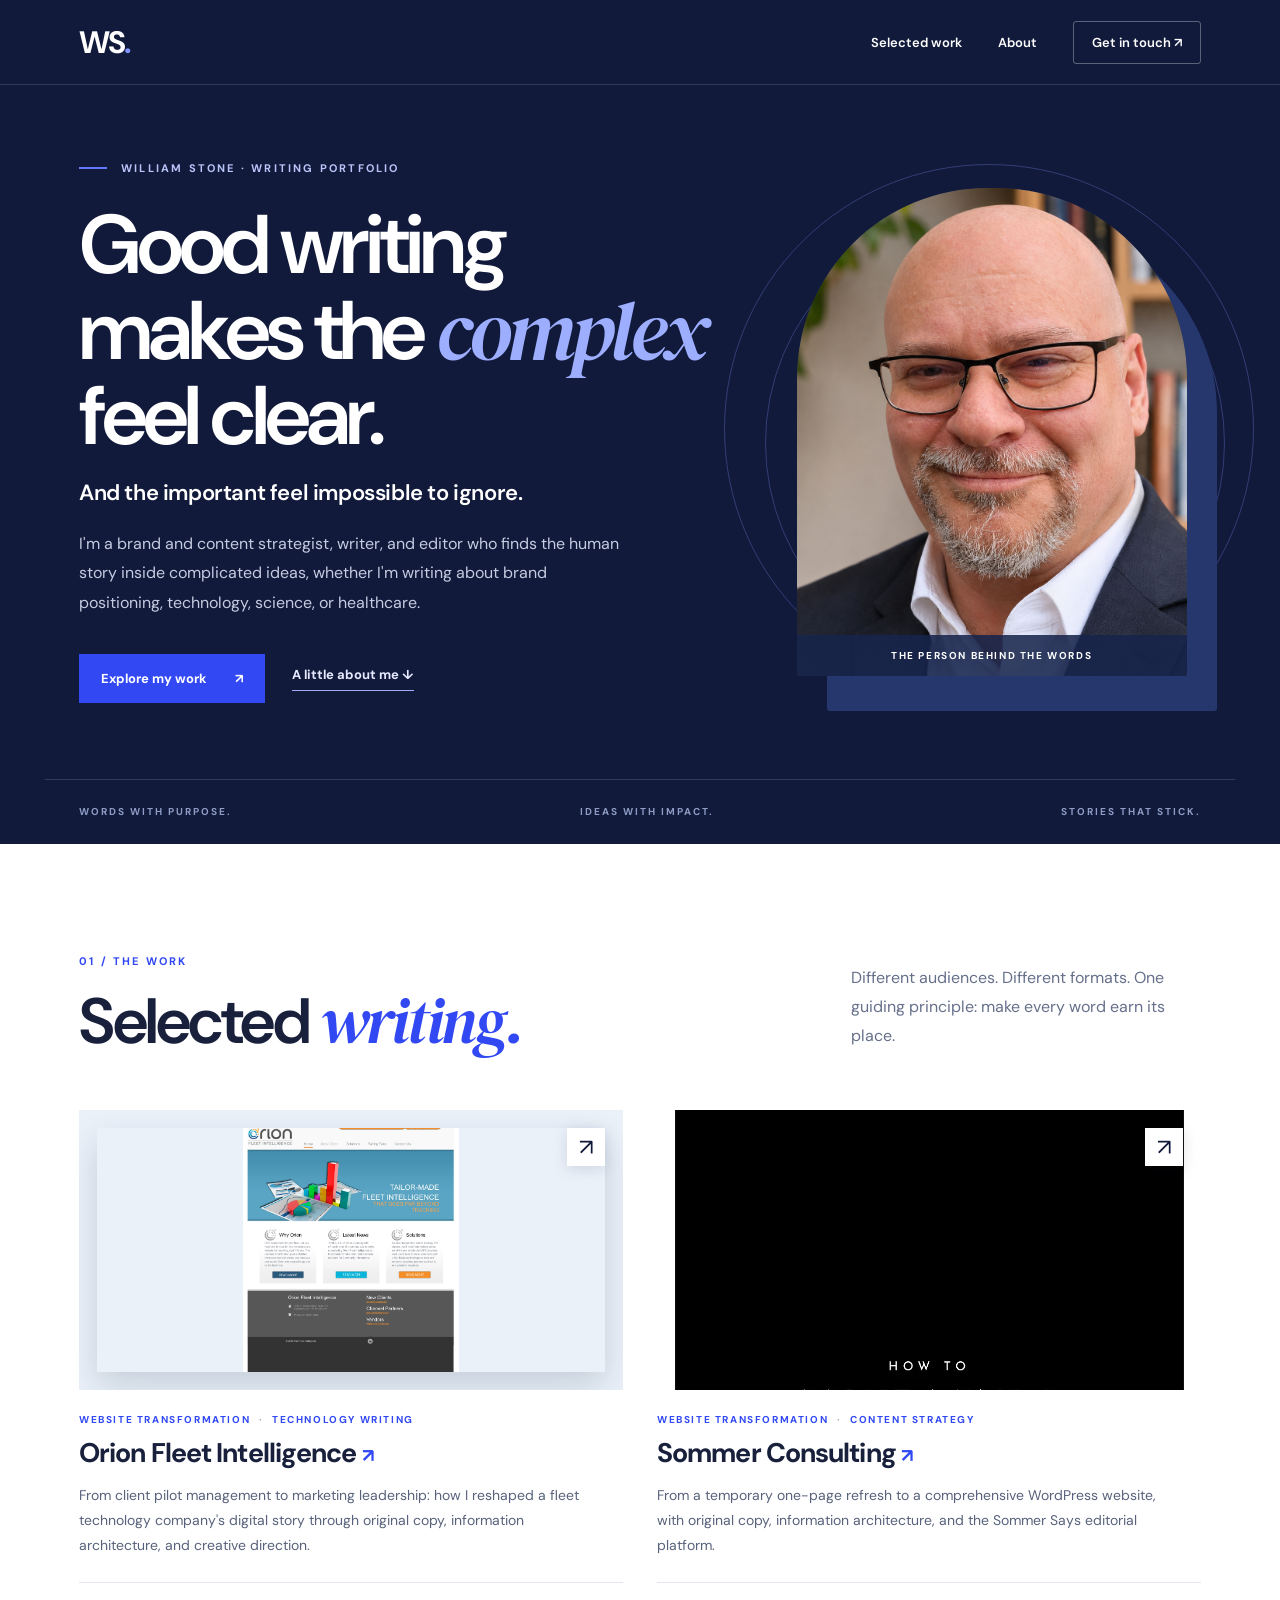
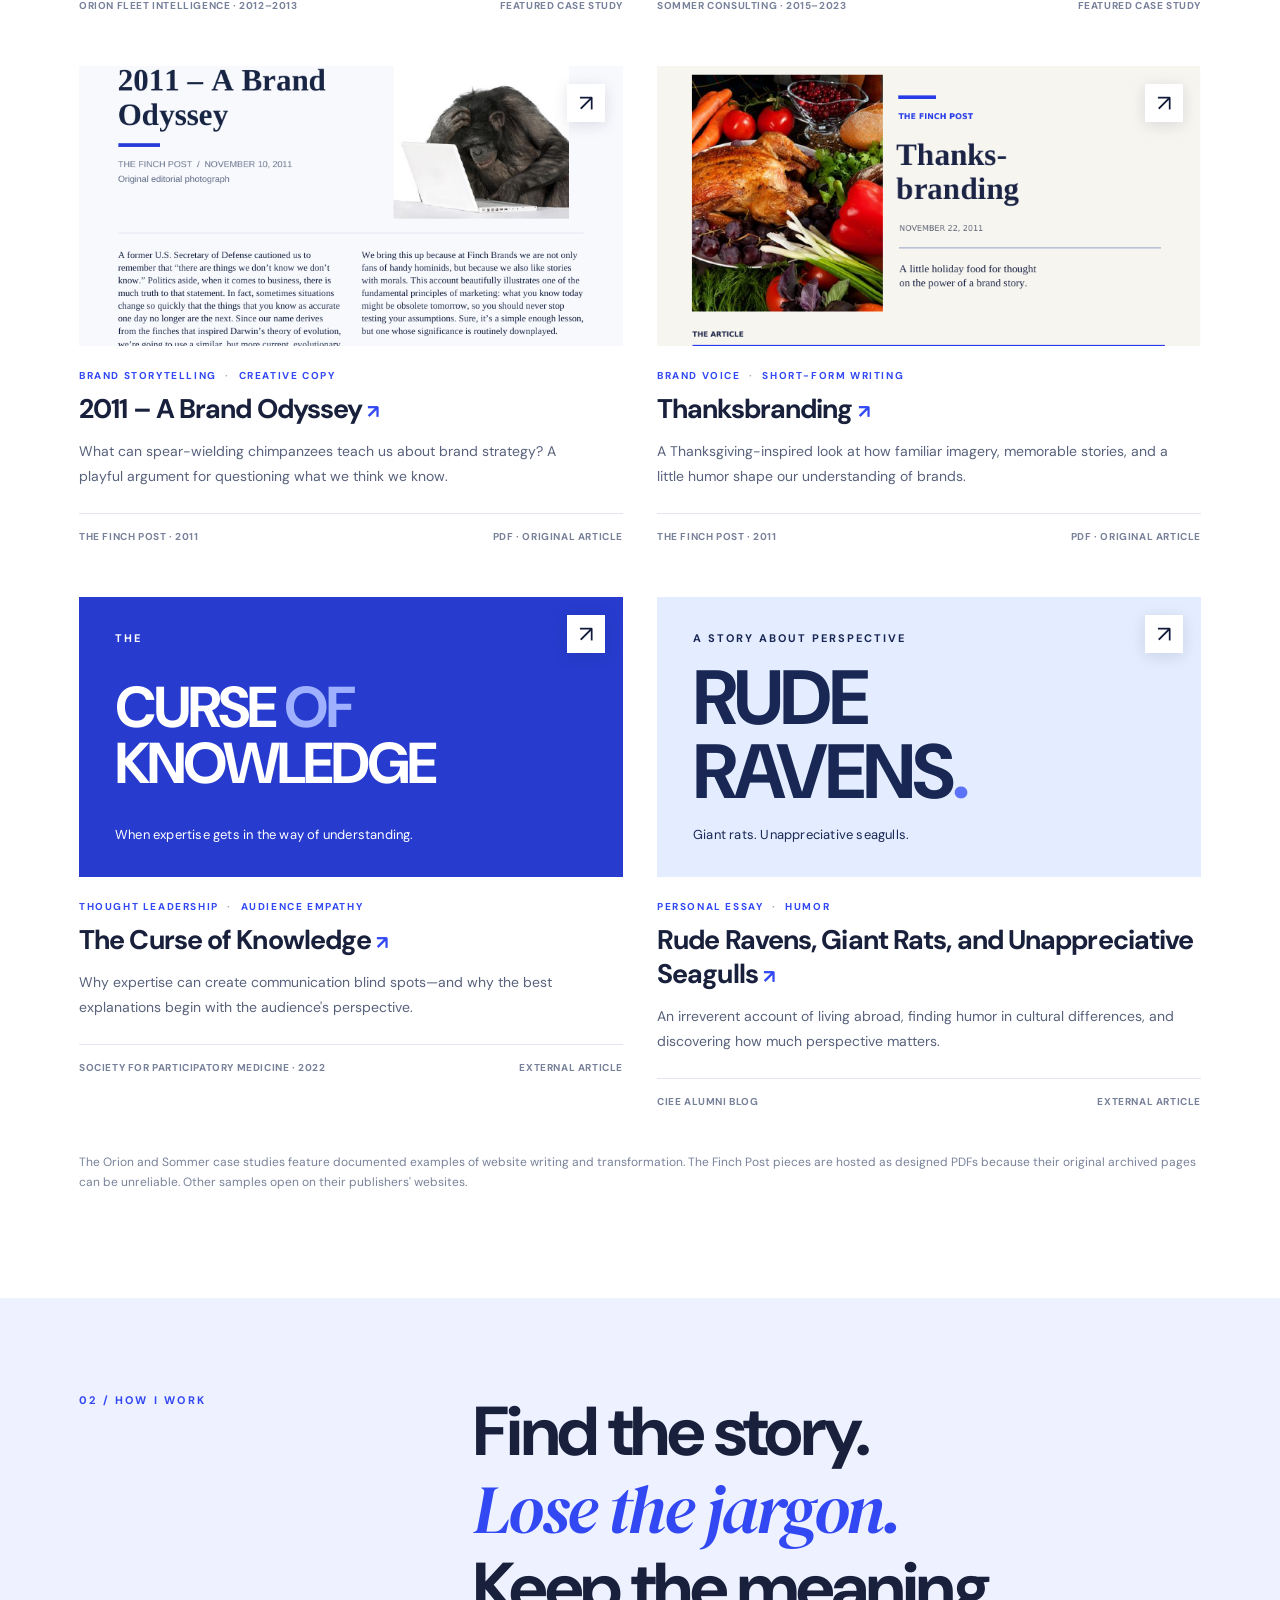
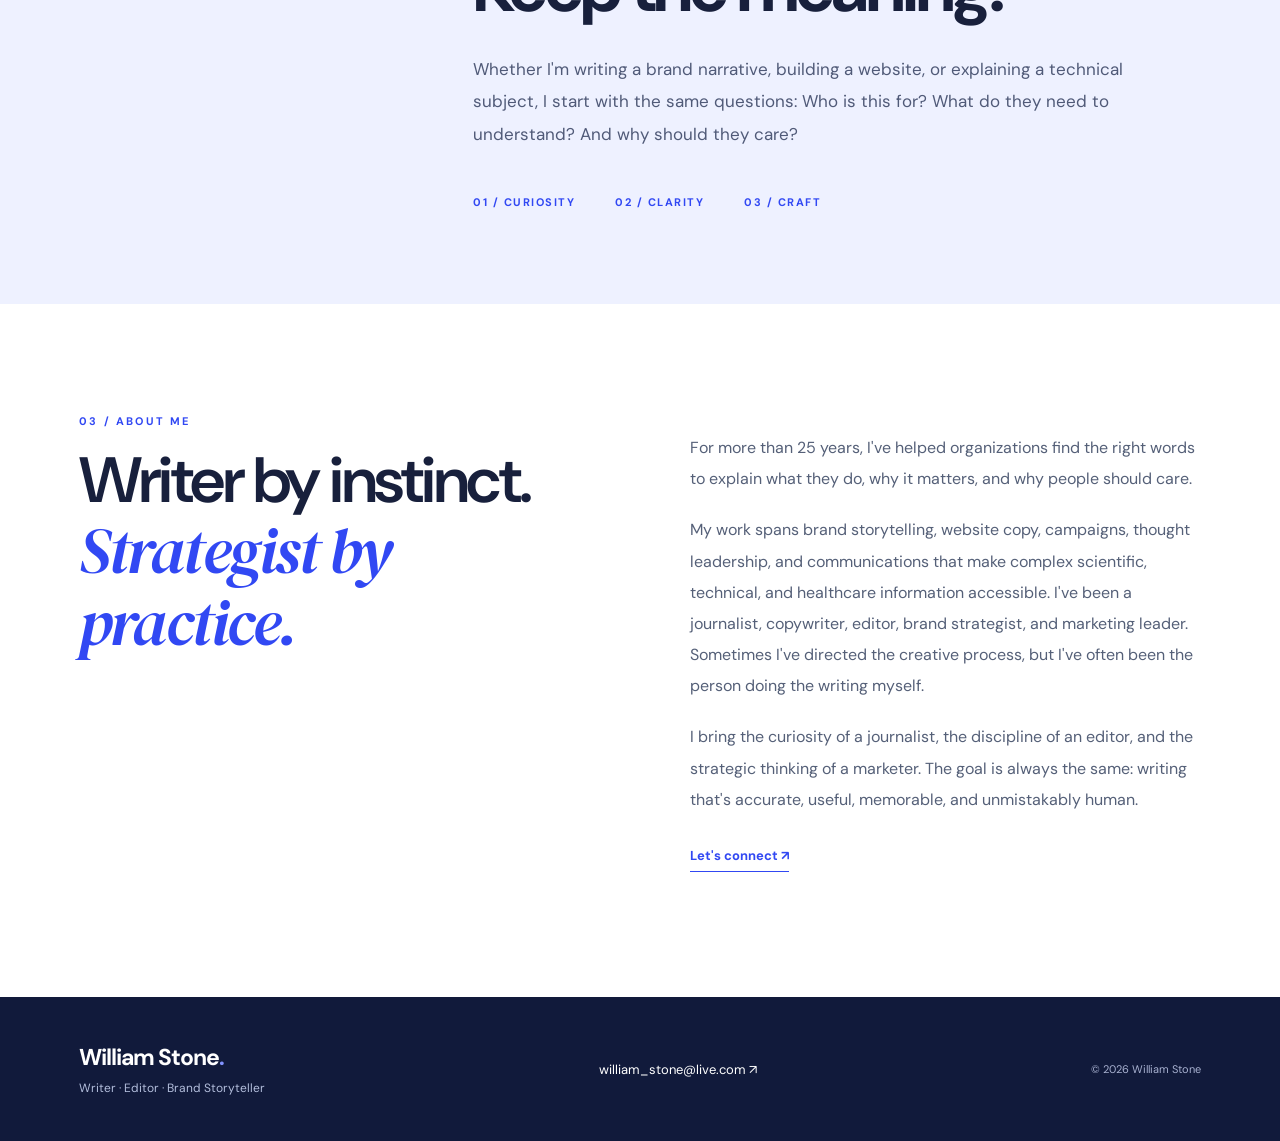
==== commit af0925d8: "Add refined Sommer Consulting case study" ====
--- a/index.html
+++ b/index.html
@@ -16,11 +16,12 @@
 <div class="work-grid">
 <article class="work-card featured"><a class="card-image card-orion" href="orion-case-study.html" aria-label="Explore Orion Fleet Intelligence website transformation case study"><img src="assets/hero-tailored.webp" alt="Archived Orion Fleet Intelligence homepage showing a technology-focused hero campaign" loading="lazy"><span class="image-action" aria-hidden="true">↗</span></a><div class="card-meta">WEBSITE TRANSFORMATION <span>·</span> TECHNOLOGY WRITING</div><h3><a href="orion-case-study.html">Orion Fleet Intelligence <span aria-hidden="true">↗</span></a></h3><p>From client pilot management to marketing leadership: how I reshaped a fleet technology company's digital story through original copy, information architecture, and creative direction.</p><div class="card-foot">ORION FLEET INTELLIGENCE · 2012–2013 <span>FEATURED CASE STUDY</span></div></article>
 
+<article class="work-card featured"><a class="card-image" href="sommer-case-study.html" aria-label="Explore Sommer Consulting website transformation case study"><img src="assets/sommer-after.webp" alt="Sommer Consulting redesigned website homepage with How to Move Minds headline" loading="lazy"><span class="image-action" aria-hidden="true">↗</span></a><div class="card-meta">WEBSITE TRANSFORMATION <span>·</span> CONTENT STRATEGY</div><h3><a href="sommer-case-study.html">Sommer Consulting <span aria-hidden="true">↗</span></a></h3><p>From a temporary one-page refresh to a comprehensive WordPress website, with original copy, information architecture, and the Sommer Says editorial platform.</p><div class="card-foot">SOMMER CONSULTING · 2015–2023 <span>FEATURED CASE STUDY</span></div></article>
 <article class="work-card featured"><a class="card-image card-odyssey" href="samples/brand-odyssey.pdf" target="_blank" rel="noopener" aria-label="Read 2011 – A Brand Odyssey PDF"><img src="assets/odyssey-preview.png" alt="Designed article preview featuring a chimpanzee at a laptop" loading="lazy"><span class="image-action" aria-hidden="true">↗</span></a><div class="card-meta">BRAND STORYTELLING <span>·</span> CREATIVE COPY</div><h3><a href="samples/brand-odyssey.pdf" target="_blank" rel="noopener">2011 – A Brand Odyssey <span aria-hidden="true">↗</span></a></h3><p>What can spear-wielding chimpanzees teach us about brand strategy? A playful argument for questioning what we think we know.</p><div class="card-foot">THE FINCH POST · 2011 <span>PDF · ORIGINAL ARTICLE</span></div></article>
 <article class="work-card featured"><a class="card-image card-thanks" href="samples/thanksbranding.pdf" target="_blank" rel="noopener" aria-label="Read Thanksbranding PDF"><img src="assets/thanksbranding-preview.png" alt="Designed Thanksgiving-themed article preview" loading="lazy"><span class="image-action" aria-hidden="true">↗</span></a><div class="card-meta">BRAND VOICE <span>·</span> SHORT-FORM WRITING</div><h3><a href="samples/thanksbranding.pdf" target="_blank" rel="noopener">Thanksbranding <span aria-hidden="true">↗</span></a></h3><p>A Thanksgiving-inspired look at how familiar imagery, memorable stories, and a little humor shape our understanding of brands.</p><div class="card-foot">THE FINCH POST · 2011 <span>PDF · ORIGINAL ARTICLE</span></div></article>
 <article class="work-card"><a class="card-image card-knowledge" href="https://participatorymedicine.org/epatients/2022/04/the-curse-of-knowledge-when-expertise-creates-blindspots-in-patient-communication.html" target="_blank" rel="noopener" aria-label="Read The Curse of Knowledge on its original website"><div class="type-art"><span>THE</span><strong>CURSE<span class="outline-word"> OF</span><br>KNOWLEDGE</strong><small>When expertise gets in the way of understanding.</small></div><span class="image-action" aria-hidden="true">↗</span></a><div class="card-meta">THOUGHT LEADERSHIP <span>·</span> AUDIENCE EMPATHY</div><h3><a href="https://participatorymedicine.org/epatients/2022/04/the-curse-of-knowledge-when-expertise-creates-blindspots-in-patient-communication.html" target="_blank" rel="noopener">The Curse of Knowledge <span aria-hidden="true">↗</span></a></h3><p>Why expertise can create communication blind spots—and why the best explanations begin with the audience's perspective.</p><div class="card-foot">SOCIETY FOR PARTICIPATORY MEDICINE · 2022 <span>EXTERNAL ARTICLE</span></div></article>
 <article class="work-card"><a class="card-image card-ravens" href="https://www.ciee.org/about/we-are-ciee/alumni/blog/rude-ravens-giant-rats-and-unappreciative-seagulls" target="_blank" rel="noopener" aria-label="Read Rude Ravens, Giant Rats, and Unappreciative Seagulls on CIEE"><div class="type-art ravens-art"><span>A STORY ABOUT PERSPECTIVE</span><strong>RUDE<br>RAVENS<span class="period">.</span></strong><small>Giant rats. Unappreciative seagulls.</small></div><span class="image-action" aria-hidden="true">↗</span></a><div class="card-meta">PERSONAL ESSAY <span>·</span> HUMOR</div><h3><a href="https://www.ciee.org/about/we-are-ciee/alumni/blog/rude-ravens-giant-rats-and-unappreciative-seagulls" target="_blank" rel="noopener">Rude Ravens, Giant Rats, and Unappreciative Seagulls <span aria-hidden="true">↗</span></a></h3><p>An irreverent account of living abroad, finding humor in cultural differences, and discovering how much perspective matters.</p><div class="card-foot">CIEE ALUMNI BLOG <span>EXTERNAL ARTICLE</span></div></article>
-</div><p class="work-note">The Orion case study features archived examples of the completed website. The Finch Post pieces are hosted as designed PDFs because their original archived pages can be unreliable. Other samples open on their publishers' websites.</p></div></section>
+</div><p class="work-note">The Orion and Sommer case studies feature documented examples of website writing and transformation. The Finch Post pieces are hosted as designed PDFs because their original archived pages can be unreliable. Other samples open on their publishers' websites.</p></div></section>
 <section class="approach-section"><div class="wrap approach-grid"><p class="kicker">02 / HOW I WORK</p><div><h2>Find the story.<br><em>Lose the jargon.</em><br>Keep the meaning.</h2><p>Whether I'm writing a brand narrative, building a website, or explaining a technical subject, I start with the same questions: Who is this for? What do they need to understand? And why should they care?</p><div class="principles"><span>01 / CURIOSITY</span><span>02 / CLARITY</span><span>03 / CRAFT</span></div></div></div></section>
 <section class="about-section" id="about"><div class="wrap about-grid"><div><p class="kicker">03 / ABOUT ME</p><h2>Writer by instinct.<br><em>Strategist by practice.</em></h2></div><div class="about-copy"><p>For more than 25 years, I've helped organizations find the right words to explain what they do, why it matters, and why people should care.</p><p>My work spans brand storytelling, website copy, campaigns, thought leadership, and communications that make complex scientific, technical, and healthcare information accessible. I've been a journalist, copywriter, editor, brand strategist, and marketing leader. Sometimes I've directed the creative process, but I've often been the person doing the writing myself.</p><p>I bring the curiosity of a journalist, the discipline of an editor, and the strategic thinking of a marketer. The goal is always the same: writing that's accurate, useful, memorable, and unmistakably human.</p><a class="text-link dark-link" href="mailto:william_stone@live.com">Let's connect <span aria-hidden="true">↗</span></a></div></div></section>
 </main><footer class="footer"><div class="wrap footer-inner"><div><span class="footer-name">William Stone<span class="wordmark-dot">.</span></span><p>Writer · Editor · Brand Storyteller</p></div><a href="mailto:william_stone@live.com">william_stone@live.com <span aria-hidden="true">↗</span></a><span class="copyright">© <span id="year">2026</span> William Stone</span></div></footer>
--- a/styles.css
+++ b/styles.css
@@ -33,3 +33,33 @@
 @media(max-width:760px){.case-hero{padding:65px 0 55px}.case-split{grid-template-columns:1fr;gap:25px}.case-gallery{grid-template-columns:1fr}.case-roles{grid-template-columns:1fr 1fr}.case-section{padding:55px 0}}
 
 .case-story{margin:22px 0;padding:0 0 10px;border-bottom:1px solid #dce5f2}.case-story h3{font:700 21px/1.3 Georgia,serif;color:#172d58;margin:0 0 10px}.case-story p{font-size:15px;line-height:1.75}.case-image img{background:#fff}
+
+/* Sommer case study additions */
+.sommer-gallery{grid-template-columns:repeat(2,minmax(0,1fr))!important}
+.sommer-gallery img{object-fit:contain!important;background:#f4f6f9;max-height:520px;width:100%}
+.sommer-stats{display:grid;grid-template-columns:repeat(4,minmax(0,1fr));gap:12px;margin:30px 0 18px}
+.sommer-stats>div{border:1px solid #d8e2f0;border-radius:12px;padding:22px 16px;background:#f5f8ff;display:flex;flex-direction:column;gap:12px}
+.sommer-stats strong{font-size:clamp(30px,3.8vw,48px);color:#173c91;line-height:1}
+.sommer-stats small{font-size:.5em;color:#64748b}
+.sommer-stats span{font-size:13px;line-height:1.5;color:#233351}
+.sommer-wide{max-width:760px;margin:30px auto 0}
+.sommer-wide img{max-height:540px;object-fit:contain;background:#f6f8fb}
+@media(max-width:760px){.sommer-stats{grid-template-columns:repeat(2,minmax(0,1fr))}.sommer-gallery{grid-template-columns:1fr!important}}
+
+/* Individually extracted original 2015 interim website screenshots */
+.sommer-interim-sequence{display:grid;grid-template-columns:1fr;gap:22px;margin:28px 0 12px;max-width:960px}
+.sommer-interim-shot{margin:0;border:1px solid #d9e3ef;border-radius:12px;overflow:hidden;background:#fff;box-shadow:0 7px 22px rgba(13,31,68,.08)}
+.sommer-interim-shot img{display:block;width:100%;height:auto;object-fit:contain}
+.sommer-interim-shot figcaption{padding:12px 16px;font-size:13px;color:#53657d;background:#f6f8fc}
+
+/* Sommer editorial gallery and landscape desktop captures */
+.case-editorial .editorial-grid{display:grid;grid-template-columns:repeat(3,minmax(0,1fr));gap:20px;margin-top:28px}
+.editorial-card{border:1px solid rgba(95,112,155,.25);border-radius:14px;overflow:hidden;background:#fff;display:flex;flex-direction:column}
+.editorial-card img{width:100%;aspect-ratio:16/10;object-fit:cover;object-position:top left;display:block}
+.editorial-copy{padding:21px;display:flex;flex:1;flex-direction:column;gap:10px}
+.editorial-type{text-transform:uppercase;letter-spacing:.1em;font-size:.7rem;font-weight:800;color:#365fbb}
+.editorial-copy h3{font-size:1.3rem;line-height:1.2;margin:0;color:#111a3b}
+.editorial-copy p{font-size:.96rem;line-height:1.6;margin:0 0 12px}
+.editorial-copy a{font-weight:750;color:#2456b8;margin-top:auto;text-decoration:underline;text-underline-offset:3px}
+.case-image img,.case-gallery img{width:100%;height:auto;object-fit:contain;object-position:top center}
+@media(max-width:800px){.case-editorial .editorial-grid{grid-template-columns:1fr}}
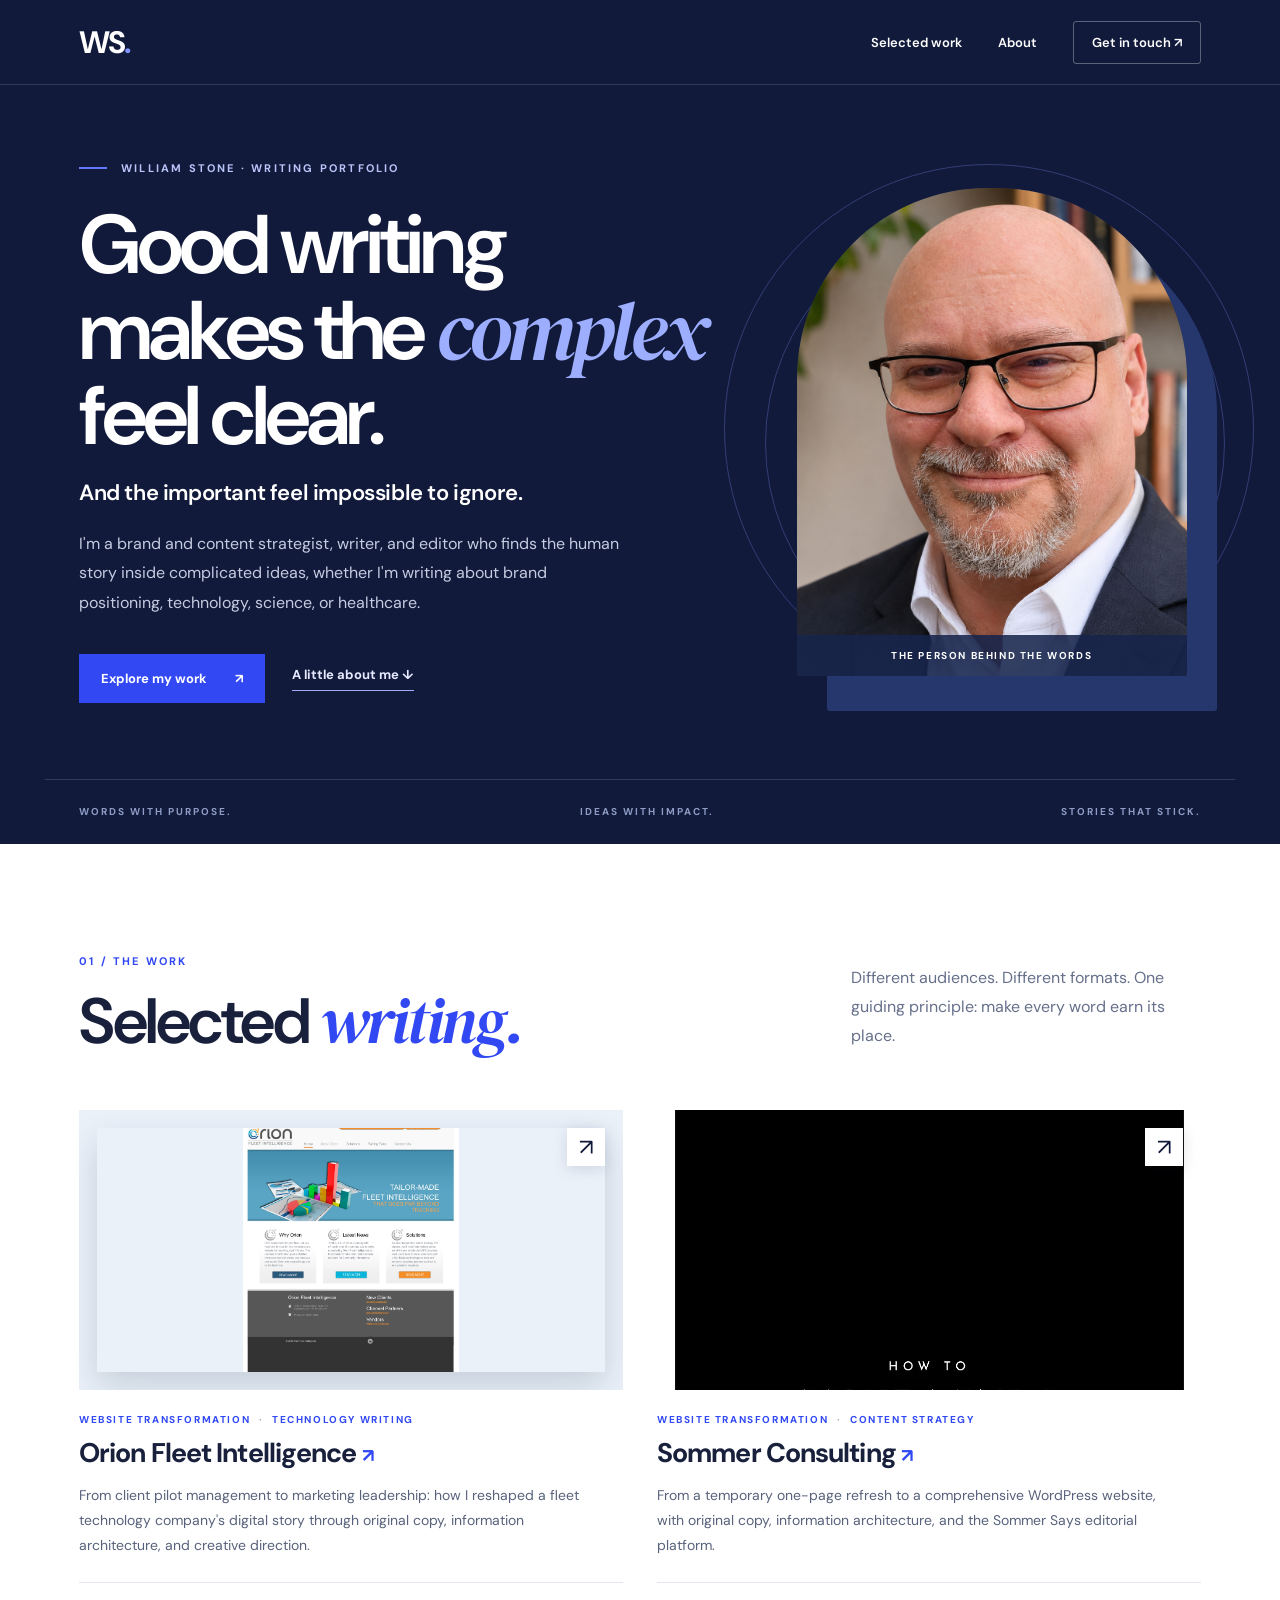
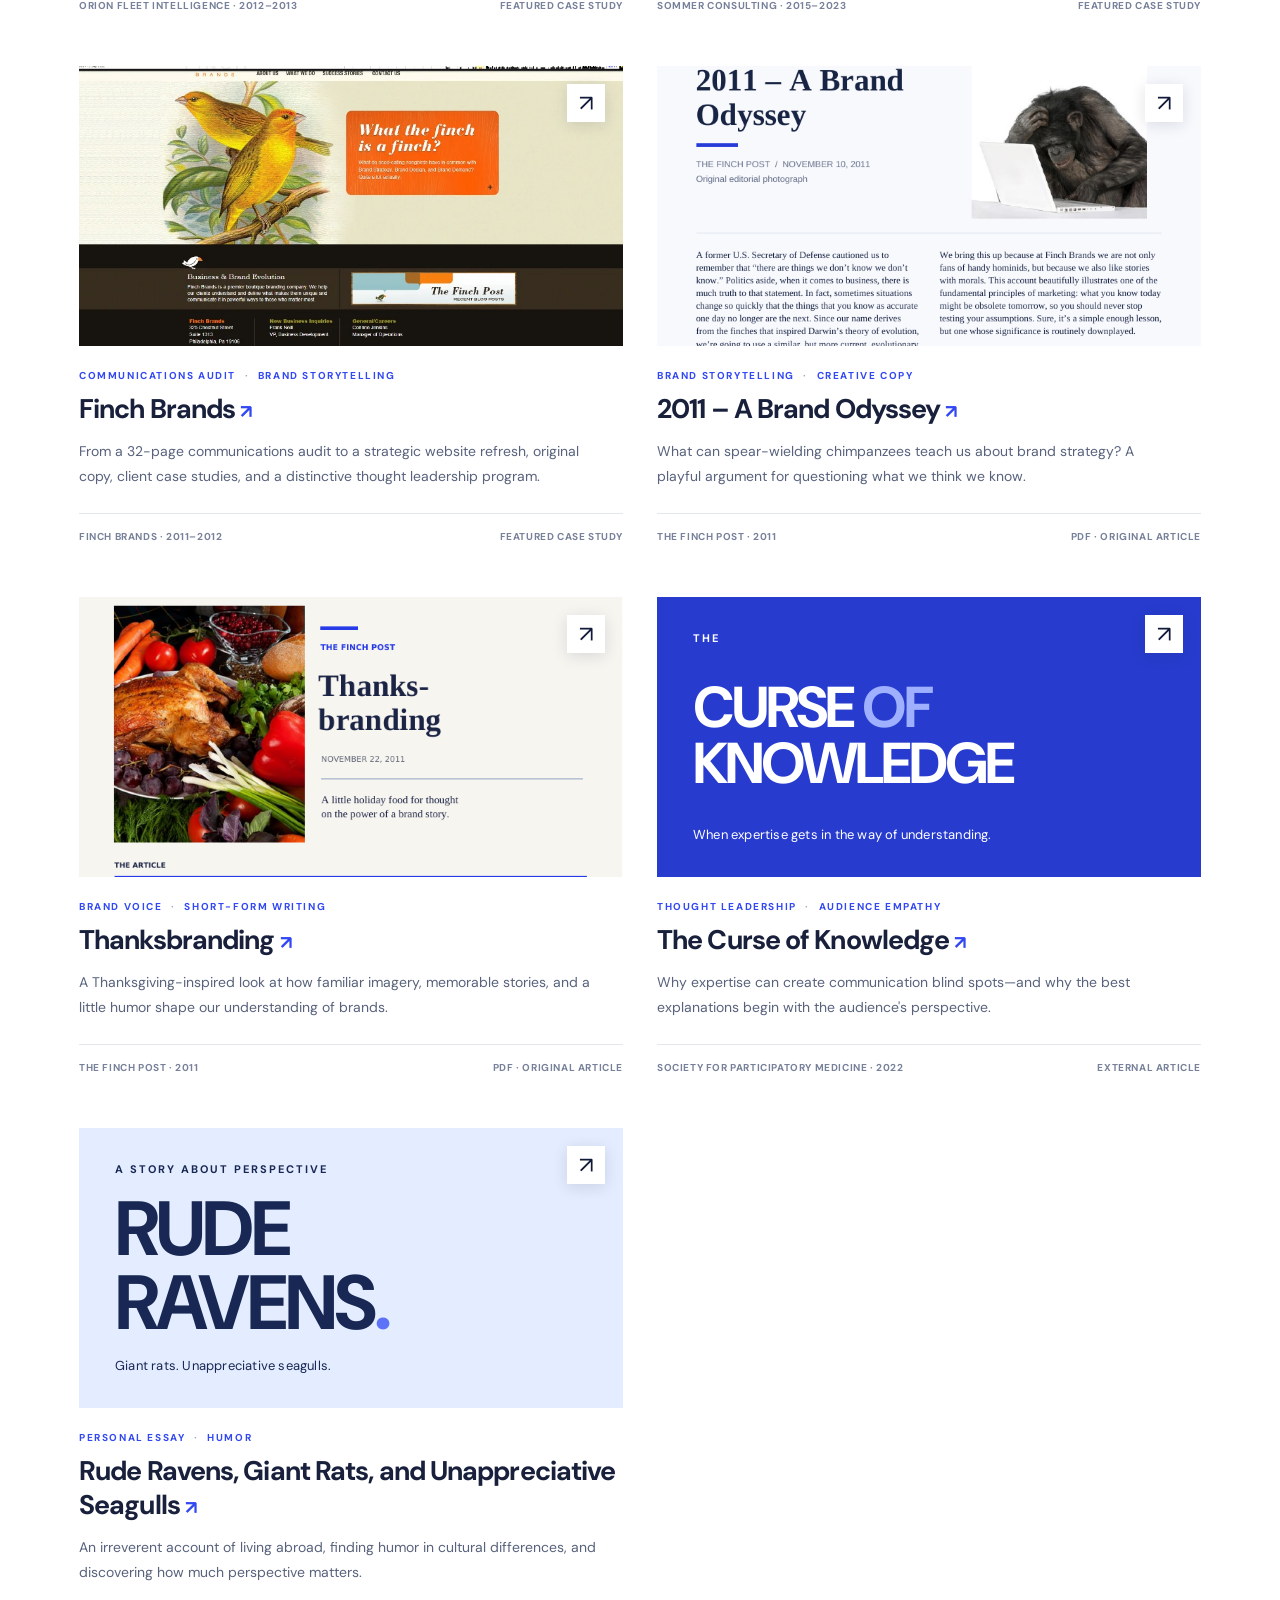
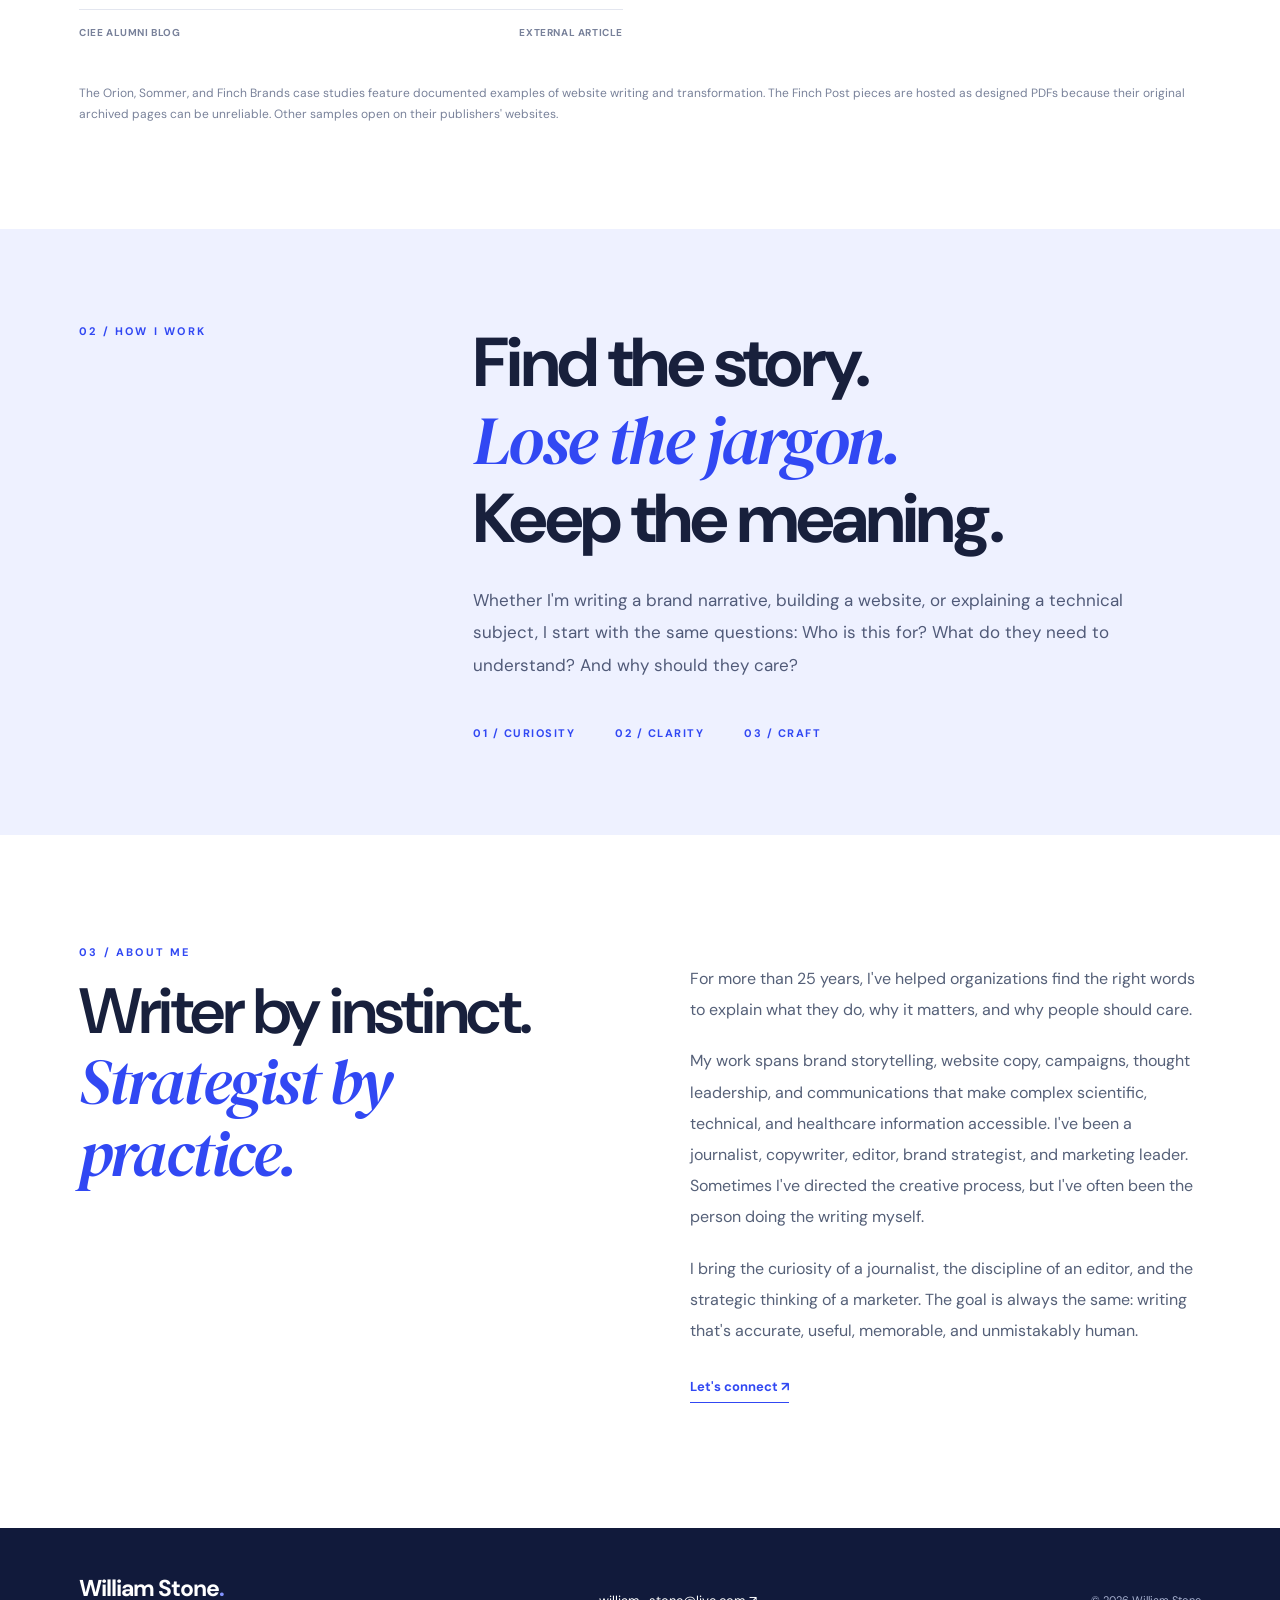
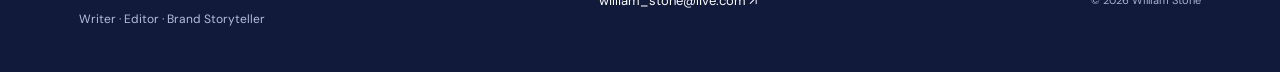
==== commit a0812a50: "Polish Finch Brands case study and add clean writing samples" ====
--- a/index.html
+++ b/index.html
@@ -17,11 +17,12 @@
 <article class="work-card featured"><a class="card-image card-orion" href="orion-case-study.html" aria-label="Explore Orion Fleet Intelligence website transformation case study"><img src="assets/hero-tailored.webp" alt="Archived Orion Fleet Intelligence homepage showing a technology-focused hero campaign" loading="lazy"><span class="image-action" aria-hidden="true">↗</span></a><div class="card-meta">WEBSITE TRANSFORMATION <span>·</span> TECHNOLOGY WRITING</div><h3><a href="orion-case-study.html">Orion Fleet Intelligence <span aria-hidden="true">↗</span></a></h3><p>From client pilot management to marketing leadership: how I reshaped a fleet technology company's digital story through original copy, information architecture, and creative direction.</p><div class="card-foot">ORION FLEET INTELLIGENCE · 2012–2013 <span>FEATURED CASE STUDY</span></div></article>
 
 <article class="work-card featured"><a class="card-image" href="sommer-case-study.html" aria-label="Explore Sommer Consulting website transformation case study"><img src="assets/sommer-after.webp" alt="Sommer Consulting redesigned website homepage with How to Move Minds headline" loading="lazy"><span class="image-action" aria-hidden="true">↗</span></a><div class="card-meta">WEBSITE TRANSFORMATION <span>·</span> CONTENT STRATEGY</div><h3><a href="sommer-case-study.html">Sommer Consulting <span aria-hidden="true">↗</span></a></h3><p>From a temporary one-page refresh to a comprehensive WordPress website, with original copy, information architecture, and the Sommer Says editorial platform.</p><div class="card-foot">SOMMER CONSULTING · 2015–2023 <span>FEATURED CASE STUDY</span></div></article>
+<article class="work-card featured"><a class="card-image" href="finch-case-study.html" aria-label="Explore Finch Brands communications audit and website transformation case study"><img src="assets/finch-hero.webp" alt="Finch Brands refreshed website with illustrated birds and orange brand headline" loading="lazy"><span class="image-action" aria-hidden="true">↗</span></a><div class="card-meta">COMMUNICATIONS AUDIT <span>·</span> BRAND STORYTELLING</div><h3><a href="finch-case-study.html">Finch Brands <span aria-hidden="true">↗</span></a></h3><p>From a 32-page communications audit to a strategic website refresh, original copy, client case studies, and a distinctive thought leadership program.</p><div class="card-foot">FINCH BRANDS · 2011–2012 <span>FEATURED CASE STUDY</span></div></article>
 <article class="work-card featured"><a class="card-image card-odyssey" href="samples/brand-odyssey.pdf" target="_blank" rel="noopener" aria-label="Read 2011 – A Brand Odyssey PDF"><img src="assets/odyssey-preview.png" alt="Designed article preview featuring a chimpanzee at a laptop" loading="lazy"><span class="image-action" aria-hidden="true">↗</span></a><div class="card-meta">BRAND STORYTELLING <span>·</span> CREATIVE COPY</div><h3><a href="samples/brand-odyssey.pdf" target="_blank" rel="noopener">2011 – A Brand Odyssey <span aria-hidden="true">↗</span></a></h3><p>What can spear-wielding chimpanzees teach us about brand strategy? A playful argument for questioning what we think we know.</p><div class="card-foot">THE FINCH POST · 2011 <span>PDF · ORIGINAL ARTICLE</span></div></article>
 <article class="work-card featured"><a class="card-image card-thanks" href="samples/thanksbranding.pdf" target="_blank" rel="noopener" aria-label="Read Thanksbranding PDF"><img src="assets/thanksbranding-preview.png" alt="Designed Thanksgiving-themed article preview" loading="lazy"><span class="image-action" aria-hidden="true">↗</span></a><div class="card-meta">BRAND VOICE <span>·</span> SHORT-FORM WRITING</div><h3><a href="samples/thanksbranding.pdf" target="_blank" rel="noopener">Thanksbranding <span aria-hidden="true">↗</span></a></h3><p>A Thanksgiving-inspired look at how familiar imagery, memorable stories, and a little humor shape our understanding of brands.</p><div class="card-foot">THE FINCH POST · 2011 <span>PDF · ORIGINAL ARTICLE</span></div></article>
 <article class="work-card"><a class="card-image card-knowledge" href="https://participatorymedicine.org/epatients/2022/04/the-curse-of-knowledge-when-expertise-creates-blindspots-in-patient-communication.html" target="_blank" rel="noopener" aria-label="Read The Curse of Knowledge on its original website"><div class="type-art"><span>THE</span><strong>CURSE<span class="outline-word"> OF</span><br>KNOWLEDGE</strong><small>When expertise gets in the way of understanding.</small></div><span class="image-action" aria-hidden="true">↗</span></a><div class="card-meta">THOUGHT LEADERSHIP <span>·</span> AUDIENCE EMPATHY</div><h3><a href="https://participatorymedicine.org/epatients/2022/04/the-curse-of-knowledge-when-expertise-creates-blindspots-in-patient-communication.html" target="_blank" rel="noopener">The Curse of Knowledge <span aria-hidden="true">↗</span></a></h3><p>Why expertise can create communication blind spots—and why the best explanations begin with the audience's perspective.</p><div class="card-foot">SOCIETY FOR PARTICIPATORY MEDICINE · 2022 <span>EXTERNAL ARTICLE</span></div></article>
 <article class="work-card"><a class="card-image card-ravens" href="https://www.ciee.org/about/we-are-ciee/alumni/blog/rude-ravens-giant-rats-and-unappreciative-seagulls" target="_blank" rel="noopener" aria-label="Read Rude Ravens, Giant Rats, and Unappreciative Seagulls on CIEE"><div class="type-art ravens-art"><span>A STORY ABOUT PERSPECTIVE</span><strong>RUDE<br>RAVENS<span class="period">.</span></strong><small>Giant rats. Unappreciative seagulls.</small></div><span class="image-action" aria-hidden="true">↗</span></a><div class="card-meta">PERSONAL ESSAY <span>·</span> HUMOR</div><h3><a href="https://www.ciee.org/about/we-are-ciee/alumni/blog/rude-ravens-giant-rats-and-unappreciative-seagulls" target="_blank" rel="noopener">Rude Ravens, Giant Rats, and Unappreciative Seagulls <span aria-hidden="true">↗</span></a></h3><p>An irreverent account of living abroad, finding humor in cultural differences, and discovering how much perspective matters.</p><div class="card-foot">CIEE ALUMNI BLOG <span>EXTERNAL ARTICLE</span></div></article>
-</div><p class="work-note">The Orion and Sommer case studies feature documented examples of website writing and transformation. The Finch Post pieces are hosted as designed PDFs because their original archived pages can be unreliable. Other samples open on their publishers' websites.</p></div></section>
+</div><p class="work-note">The Orion, Sommer, and Finch Brands case studies feature documented examples of website writing and transformation. The Finch Post pieces are hosted as designed PDFs because their original archived pages can be unreliable. Other samples open on their publishers' websites.</p></div></section>
 <section class="approach-section"><div class="wrap approach-grid"><p class="kicker">02 / HOW I WORK</p><div><h2>Find the story.<br><em>Lose the jargon.</em><br>Keep the meaning.</h2><p>Whether I'm writing a brand narrative, building a website, or explaining a technical subject, I start with the same questions: Who is this for? What do they need to understand? And why should they care?</p><div class="principles"><span>01 / CURIOSITY</span><span>02 / CLARITY</span><span>03 / CRAFT</span></div></div></div></section>
 <section class="about-section" id="about"><div class="wrap about-grid"><div><p class="kicker">03 / ABOUT ME</p><h2>Writer by instinct.<br><em>Strategist by practice.</em></h2></div><div class="about-copy"><p>For more than 25 years, I've helped organizations find the right words to explain what they do, why it matters, and why people should care.</p><p>My work spans brand storytelling, website copy, campaigns, thought leadership, and communications that make complex scientific, technical, and healthcare information accessible. I've been a journalist, copywriter, editor, brand strategist, and marketing leader. Sometimes I've directed the creative process, but I've often been the person doing the writing myself.</p><p>I bring the curiosity of a journalist, the discipline of an editor, and the strategic thinking of a marketer. The goal is always the same: writing that's accurate, useful, memorable, and unmistakably human.</p><a class="text-link dark-link" href="mailto:william_stone@live.com">Let's connect <span aria-hidden="true">↗</span></a></div></div></section>
 </main><footer class="footer"><div class="wrap footer-inner"><div><span class="footer-name">William Stone<span class="wordmark-dot">.</span></span><p>Writer · Editor · Brand Storyteller</p></div><a href="mailto:william_stone@live.com">william_stone@live.com <span aria-hidden="true">↗</span></a><span class="copyright">© <span id="year">2026</span> William Stone</span></div></footer>
--- a/styles.css
+++ b/styles.css
@@ -63,3 +63,79 @@
 .editorial-copy a{font-weight:750;color:#2456b8;margin-top:auto;text-decoration:underline;text-underline-offset:3px}
 .case-image img,.case-gallery img{width:100%;height:auto;object-fit:contain;object-position:top center}
 @media(max-width:800px){.case-editorial .editorial-grid{grid-template-columns:1fr}}
+
+/* Sommer case study: give the completed redesign the visual emphasis. */
+.case-final-feature .sommer-homepage-hero{max-width:1050px;margin:34px auto 26px}
+.case-final-feature .sommer-homepage-hero img{width:100%;height:auto;display:block}
+.case-final-feature .case-roles{margin-top:24px}
+.sommer-interim-compact{display:grid;grid-template-columns:repeat(3,minmax(0,1fr));gap:14px;max-width:none}
+.sommer-interim-compact .sommer-interim-shot{min-width:0;margin:0}
+.sommer-interim-compact .sommer-interim-shot img{width:100%;height:auto;display:block}
+.sommer-interim-compact .sommer-interim-shot figcaption{font-size:11px}
+.case-gallery{grid-template-columns:repeat(2,minmax(0,1fr));gap:24px}
+.case-gallery figure:first-child{grid-column:span 2}
+.case-gallery figure:first-child img{max-width:100%;width:100%}
+@media(max-width:720px){.sommer-interim-compact{grid-template-columns:repeat(2,minmax(0,1fr))}.case-gallery{grid-template-columns:1fr}.case-gallery figure:first-child{grid-column:auto}}
+
+/* VERIFIED SOMMER GALLERY FIX 2026-11-21: override legacy one-column rule */
+.case-page .sommer-interim-sequence.sommer-interim-compact {
+  display: grid !important;
+  grid-template-columns: repeat(3, minmax(0, 1fr)) !important;
+  gap: 12px !important;
+  max-width: none !important;
+  margin: 24px 0 !important;
+}
+.case-page .sommer-interim-compact .sommer-interim-shot {min-width:0; margin:0; border-radius:7px; box-shadow:0 2px 8px rgba(13,31,68,.06)}
+.case-page .sommer-interim-compact .sommer-interim-shot img {width:100%;height:auto;display:block}
+.case-page .sommer-interim-compact .sommer-interim-shot figcaption {padding:7px 9px;font-size:11px;line-height:1.35}
+.case-page .case-final-feature {background:#edf3fb;}
+.case-page .case-final-feature .sommer-homepage-hero {max-width:1120px;margin:32px auto;}
+.case-page .case-final-feature .sommer-homepage-hero img {width:100%;height:auto;display:block;object-fit:contain;}
+@media screen and (max-width:620px) {
+ .case-page .sommer-interim-sequence.sommer-interim-compact {grid-template-columns:repeat(2,minmax(0,1fr)) !important;}
+}
+@media screen and (max-width:390px) {
+ .case-page .sommer-interim-sequence.sommer-interim-compact {grid-template-columns:1fr !important;}
+}
+@media print {
+ .case-page .sommer-interim-sequence.sommer-interim-compact {grid-template-columns:repeat(3,minmax(0,1fr)) !important;gap:8px !important;}
+ .case-page .sommer-interim-compact .sommer-interim-shot {break-inside:avoid;page-break-inside:avoid;}
+ .case-page .sommer-interim-compact .sommer-interim-shot figcaption {font-size:9px;padding:5px;}
+ .case-page .case-final-feature .sommer-homepage-hero {break-inside:avoid;}
+}
+
+/* Finch Brands audit-led website transformation */
+.finch-metrics{display:grid;grid-template-columns:repeat(3,minmax(0,1fr));gap:16px;margin:26px 0 18px}
+.finch-metrics>div{background:#f2f6ff;border:1px solid #dbe5f3;border-radius:12px;padding:25px 22px}
+.finch-metrics strong{display:block;font:700 clamp(30px,4vw,49px)/1.05 Georgia,serif;color:#173c91;margin-bottom:8px}
+.finch-metrics span{display:block;color:#4c5c76;font:13px/1.55 Arial,sans-serif}
+.finch-gallery{display:grid;grid-template-columns:repeat(2,minmax(0,1fr));gap:18px;margin-top:28px}
+.finch-gallery figure{margin:0;min-width:0}
+.finch-gallery img{width:100%;height:auto;display:block;border:1px solid #dce4ef;box-shadow:0 8px 25px rgba(13,31,68,.09)}
+.finch-gallery figcaption{font:12px/1.6 Arial,sans-serif;color:#5b6b85;margin-top:10px}
+.finch-feature{background:#edf3fb}
+.finch-feature .case-image{margin:30px 0}
+.finch-feature .case-image img{width:100%;max-width:100%}
+.finch-writing{display:grid;grid-template-columns:repeat(2,minmax(0,1fr));gap:18px;margin-top:28px}
+.finch-writing article{border:1px solid #dce5f2;background:#fff;border-radius:12px;padding:24px;display:flex;flex-direction:column;gap:11px}
+.finch-writing h3{font:700 23px/1.25 Georgia,serif;color:#172d58;margin:0}
+.finch-writing p{font:15px/1.65 Arial,sans-serif;margin:0;color:#334260}
+.finch-writing a{font:700 14px Arial,sans-serif;color:#245bd6;margin-top:auto;text-decoration:underline;text-underline-offset:3px}
+.finch-tag{font:700 10px Arial,sans-serif;color:#4265a0;letter-spacing:.12em;text-transform:uppercase}
+.finch-process{display:grid;grid-template-columns:repeat(4,minmax(0,1fr));gap:14px;margin:30px 0}
+.finch-process div{background:#fff;border-top:4px solid #245bd6;padding:19px 14px;border-radius:4px;box-shadow:0 5px 16px rgba(13,31,68,.05);font:700 14px/1.5 Arial,sans-serif;color:#1b355f}
+.finch-process span{display:block;color:#71809b;font-size:12px;margin-bottom:8px}
+@media(max-width:760px){.finch-metrics{grid-template-columns:1fr 1fr}.finch-gallery,.finch-writing{grid-template-columns:1fr}.finch-process{grid-template-columns:1fr 1fr}}
+@media(max-width:430px){.finch-metrics{grid-template-columns:1fr}}
+
+/* Finch sample pages */
+.sample-hero{padding:78px 0 48px;background:#111a3b;color:#fff}.sample-hero .case-kicker{color:#d6ad77}.sample-hero h1{font-size:clamp(2.6rem,5vw,4.4rem);max-width:850px;line-height:1.1;margin:16px 0}.sample-sub{font-size:1.15rem;color:#d8dfef}.sample-main{max-width:810px;margin:0 auto;padding:60px 24px 95px}.sample-main p{font-size:1.08rem;line-height:1.85;margin:0 0 1.4em;color:#283044}.sample-main h2{font-size:1.35rem;margin:38px 0 12px;color:#111a3b}.sample-original{margin-top:45px;padding-top:25px;border-top:1px solid #d7dbe5}.sample-original a{font-weight:700}.sample-image{margin:0 0 36px}.sample-image img{width:100%;max-height:390px;object-fit:contain;border-radius:12px;background:#f4f5f8}.sample-back{display:inline-block;margin-top:35px;font-weight:700}.sample-main .sample-source-note{font-size:.9rem;color:#5d6878;margin-top:12px}@media(max-width:650px){.sample-hero{padding:52px 0 32px}.sample-main{padding:36px 20px 65px}}
+
+/* Finch sample pages */
+.sample-hero{padding:78px 0 48px;background:#111a3b;color:#fff}.sample-hero .case-kicker{color:#d6ad77}.sample-hero h1{font-size:clamp(2.6rem,5vw,4.4rem);max-width:850px;line-height:1.1;margin:16px 0}.sample-sub{font-size:1.15rem;color:#d8dfef}.sample-main{max-width:810px;margin:0 auto;padding:60px 24px 95px}.sample-main p{font-size:1.08rem;line-height:1.85;margin:0 0 1.4em;color:#283044}.sample-main h2{font-size:1.35rem;margin:38px 0 12px;color:#111a3b}.sample-original{margin-top:45px;padding-top:25px;border-top:1px solid #d7dbe5}.sample-original a{font-weight:700}.sample-image{margin:0 0 36px}.sample-image img{width:100%;max-height:390px;object-fit:contain;border-radius:12px;background:#f4f5f8}.sample-back{display:inline-block;margin-top:35px;font-weight:700}.sample-main .sample-source-note{font-size:.9rem;color:#5d6878;margin-top:12px}@media(max-width:650px){.sample-hero{padding:52px 0 32px}.sample-main{padding:36px 20px 65px}}
+
+/* Finch sample pages */
+.sample-hero{padding:78px 0 48px;background:#111a3b;color:#fff}.sample-hero .case-kicker{color:#d6ad77}.sample-hero h1{font-size:clamp(2.6rem,5vw,4.4rem);max-width:850px;line-height:1.1;margin:16px 0}.sample-sub{font-size:1.15rem;color:#d8dfef}.sample-main{max-width:810px;margin:0 auto;padding:60px 24px 95px}.sample-main p{font-size:1.08rem;line-height:1.85;margin:0 0 1.4em;color:#283044}.sample-main h2{font-size:1.35rem;margin:38px 0 12px;color:#111a3b}.sample-original{margin-top:45px;padding-top:25px;border-top:1px solid #d7dbe5}.sample-original a{font-weight:700}.sample-image{margin:0 0 36px}.sample-image img{width:100%;max-height:390px;object-fit:contain;border-radius:12px;background:#f4f5f8}.sample-back{display:inline-block;margin-top:35px;font-weight:700}.sample-main .sample-source-note{font-size:.9rem;color:#5d6878;margin-top:12px}@media(max-width:650px){.sample-hero{padding:52px 0 32px}.sample-main{padding:36px 20px 65px}}
+
+/* Finch sample pages */
+.sample-hero{padding:78px 0 48px;background:#111a3b;color:#fff}.sample-hero .case-kicker{color:#d6ad77}.sample-hero h1{font-size:clamp(2.6rem,5vw,4.4rem);max-width:850px;line-height:1.1;margin:16px 0}.sample-sub{font-size:1.15rem;color:#d8dfef}.sample-main{max-width:810px;margin:0 auto;padding:60px 24px 95px}.sample-main p{font-size:1.08rem;line-height:1.85;margin:0 0 1.4em;color:#283044}.sample-main h2{font-size:1.35rem;margin:38px 0 12px;color:#111a3b}.sample-original{margin-top:45px;padding-top:25px;border-top:1px solid #d7dbe5}.sample-original a{font-weight:700}.sample-image{margin:0 0 36px}.sample-image img{width:100%;max-height:390px;object-fit:contain;border-radius:12px;background:#f4f5f8}.sample-back{display:inline-block;margin-top:35px;font-weight:700}.sample-main .sample-source-note{font-size:.9rem;color:#5d6878;margin-top:12px}@media(max-width:650px){.sample-hero{padding:52px 0 32px}.sample-main{padding:36px 20px 65px}}
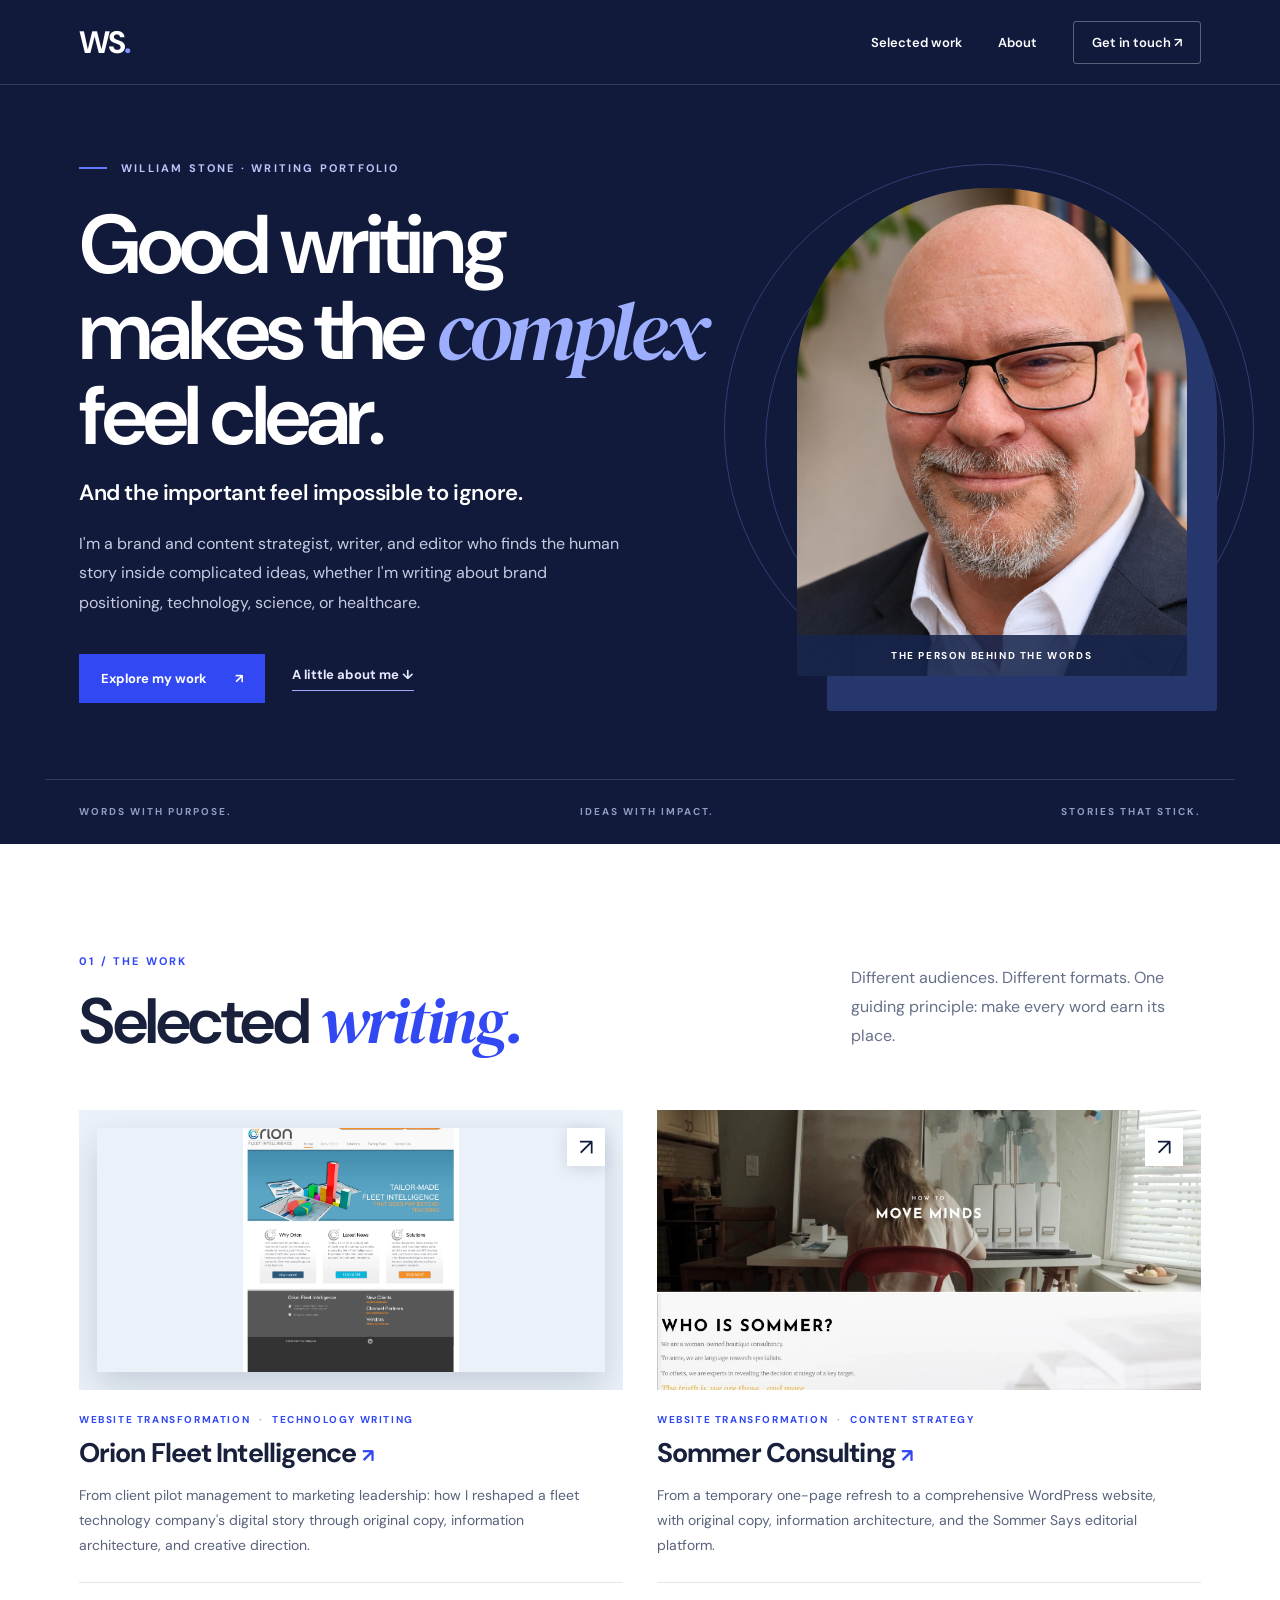
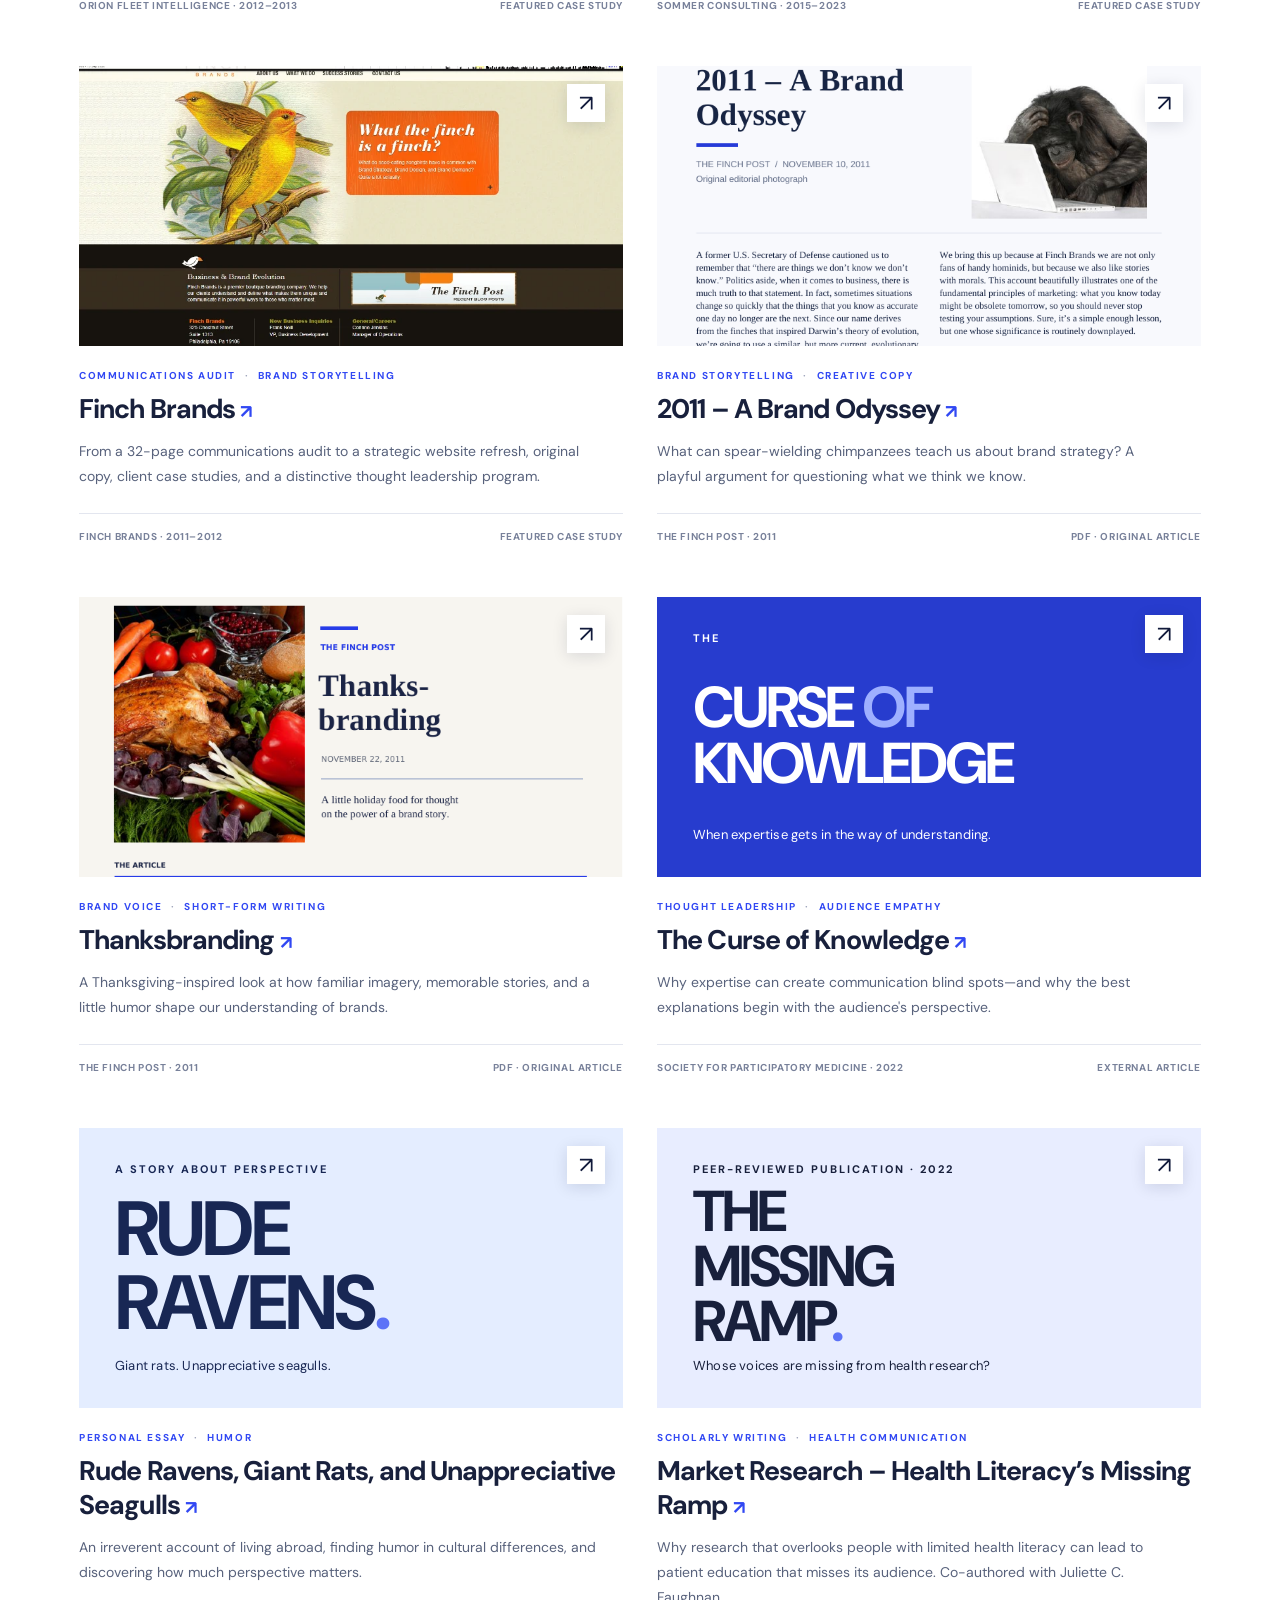
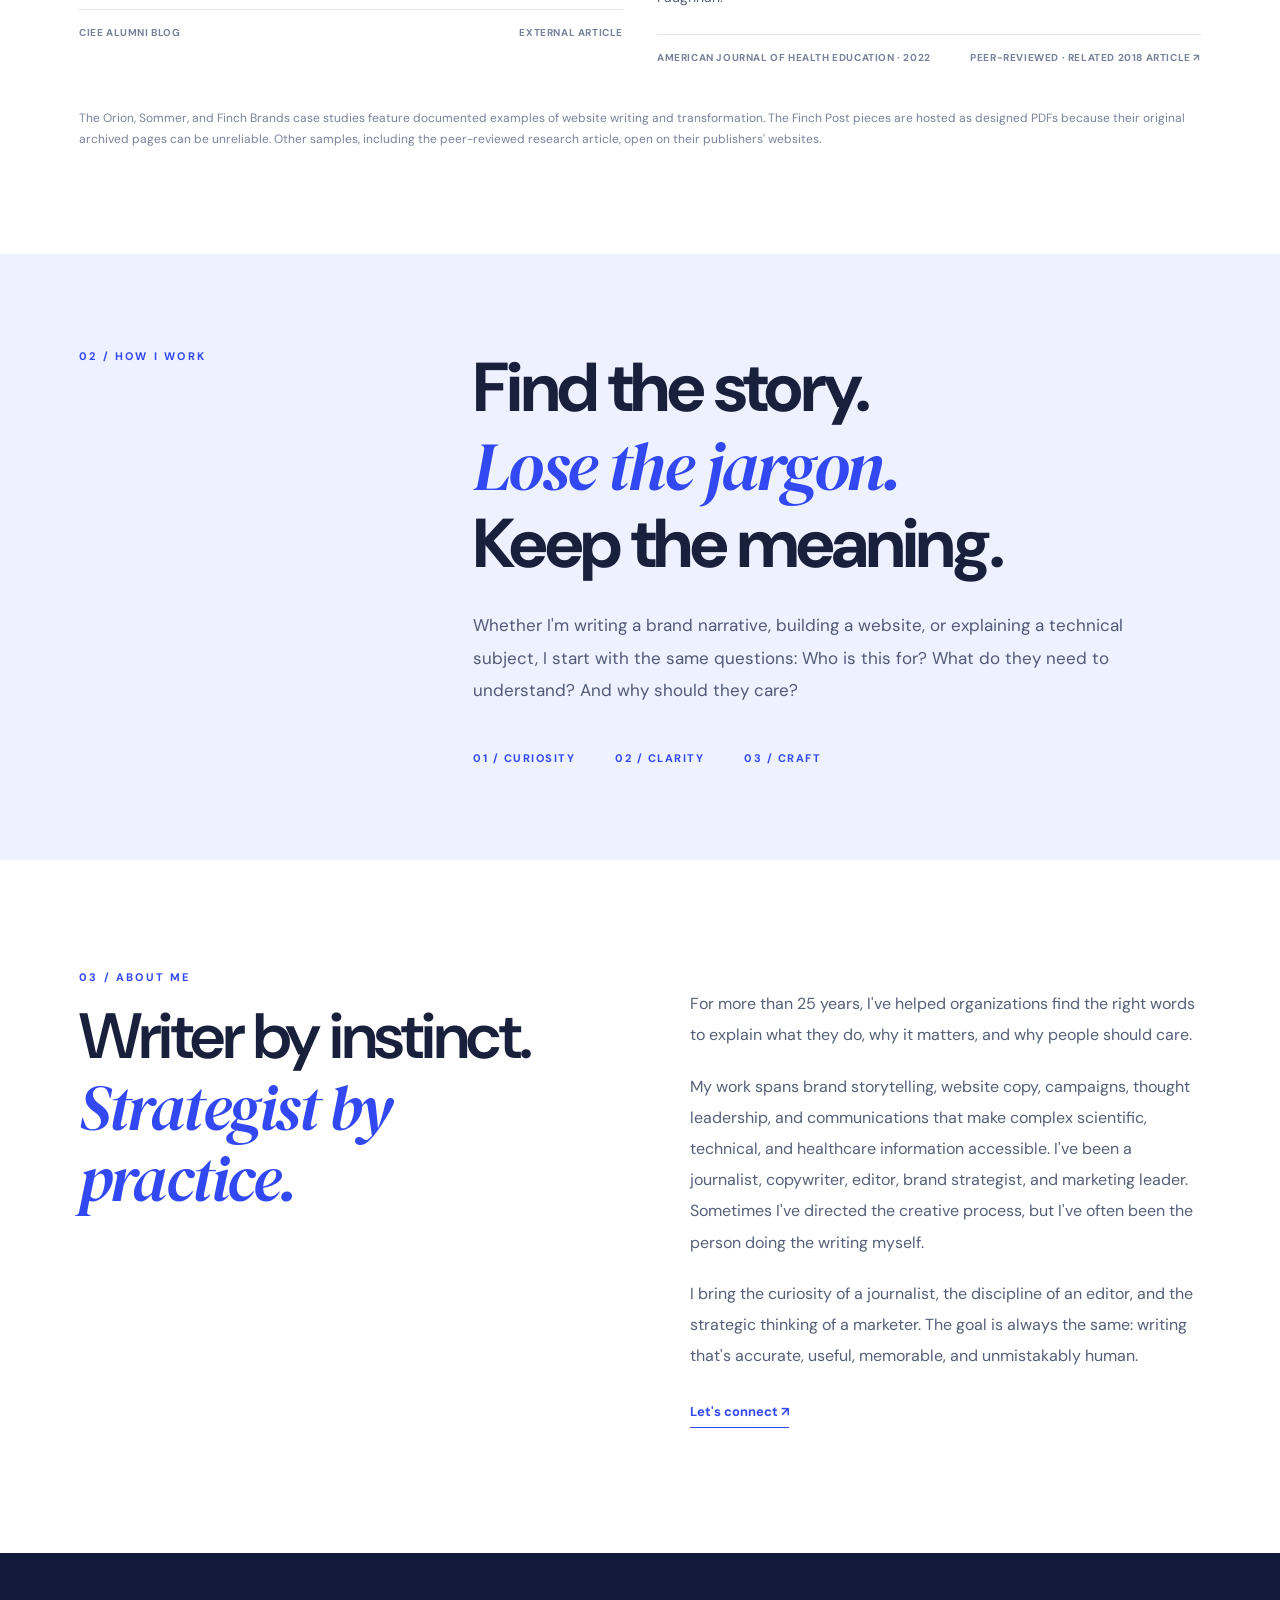
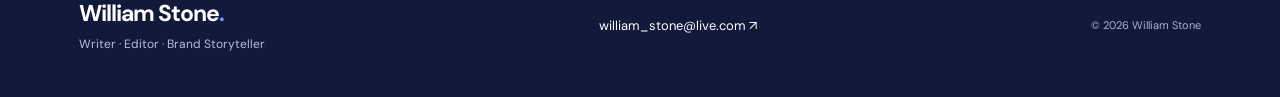
==== commit 8edb7198: "Fix Sommer image and add peer-reviewed writing" ====
--- a/index.html
+++ b/index.html
@@ -16,13 +16,13 @@
 <div class="work-grid">
 <article class="work-card featured"><a class="card-image card-orion" href="orion-case-study.html" aria-label="Explore Orion Fleet Intelligence website transformation case study"><img src="assets/hero-tailored.webp" alt="Archived Orion Fleet Intelligence homepage showing a technology-focused hero campaign" loading="lazy"><span class="image-action" aria-hidden="true">↗</span></a><div class="card-meta">WEBSITE TRANSFORMATION <span>·</span> TECHNOLOGY WRITING</div><h3><a href="orion-case-study.html">Orion Fleet Intelligence <span aria-hidden="true">↗</span></a></h3><p>From client pilot management to marketing leadership: how I reshaped a fleet technology company's digital story through original copy, information architecture, and creative direction.</p><div class="card-foot">ORION FLEET INTELLIGENCE · 2012–2013 <span>FEATURED CASE STUDY</span></div></article>
 
-<article class="work-card featured"><a class="card-image" href="sommer-case-study.html" aria-label="Explore Sommer Consulting website transformation case study"><img src="assets/sommer-after.webp" alt="Sommer Consulting redesigned website homepage with How to Move Minds headline" loading="lazy"><span class="image-action" aria-hidden="true">↗</span></a><div class="card-meta">WEBSITE TRANSFORMATION <span>·</span> CONTENT STRATEGY</div><h3><a href="sommer-case-study.html">Sommer Consulting <span aria-hidden="true">↗</span></a></h3><p>From a temporary one-page refresh to a comprehensive WordPress website, with original copy, information architecture, and the Sommer Says editorial platform.</p><div class="card-foot">SOMMER CONSULTING · 2015–2023 <span>FEATURED CASE STUDY</span></div></article>
+<article class="work-card featured"><a class="card-image" href="sommer-case-study.html" aria-label="Explore Sommer Consulting website transformation case study"><img src="assets/sommer-homepage-feature.webp" alt="Sommer Consulting refreshed website showing the How to Move Minds hero and Who Is Sommer section" loading="lazy"><span class="image-action" aria-hidden="true">↗</span></a><div class="card-meta">WEBSITE TRANSFORMATION <span>·</span> CONTENT STRATEGY</div><h3><a href="sommer-case-study.html">Sommer Consulting <span aria-hidden="true">↗</span></a></h3><p>From a temporary one-page refresh to a comprehensive WordPress website, with original copy, information architecture, and the Sommer Says editorial platform.</p><div class="card-foot">SOMMER CONSULTING · 2015–2023 <span>FEATURED CASE STUDY</span></div></article>
 <article class="work-card featured"><a class="card-image" href="finch-case-study.html" aria-label="Explore Finch Brands communications audit and website transformation case study"><img src="assets/finch-hero.webp" alt="Finch Brands refreshed website with illustrated birds and orange brand headline" loading="lazy"><span class="image-action" aria-hidden="true">↗</span></a><div class="card-meta">COMMUNICATIONS AUDIT <span>·</span> BRAND STORYTELLING</div><h3><a href="finch-case-study.html">Finch Brands <span aria-hidden="true">↗</span></a></h3><p>From a 32-page communications audit to a strategic website refresh, original copy, client case studies, and a distinctive thought leadership program.</p><div class="card-foot">FINCH BRANDS · 2011–2012 <span>FEATURED CASE STUDY</span></div></article>
 <article class="work-card featured"><a class="card-image card-odyssey" href="samples/brand-odyssey.pdf" target="_blank" rel="noopener" aria-label="Read 2011 – A Brand Odyssey PDF"><img src="assets/odyssey-preview.png" alt="Designed article preview featuring a chimpanzee at a laptop" loading="lazy"><span class="image-action" aria-hidden="true">↗</span></a><div class="card-meta">BRAND STORYTELLING <span>·</span> CREATIVE COPY</div><h3><a href="samples/brand-odyssey.pdf" target="_blank" rel="noopener">2011 – A Brand Odyssey <span aria-hidden="true">↗</span></a></h3><p>What can spear-wielding chimpanzees teach us about brand strategy? A playful argument for questioning what we think we know.</p><div class="card-foot">THE FINCH POST · 2011 <span>PDF · ORIGINAL ARTICLE</span></div></article>
 <article class="work-card featured"><a class="card-image card-thanks" href="samples/thanksbranding.pdf" target="_blank" rel="noopener" aria-label="Read Thanksbranding PDF"><img src="assets/thanksbranding-preview.png" alt="Designed Thanksgiving-themed article preview" loading="lazy"><span class="image-action" aria-hidden="true">↗</span></a><div class="card-meta">BRAND VOICE <span>·</span> SHORT-FORM WRITING</div><h3><a href="samples/thanksbranding.pdf" target="_blank" rel="noopener">Thanksbranding <span aria-hidden="true">↗</span></a></h3><p>A Thanksgiving-inspired look at how familiar imagery, memorable stories, and a little humor shape our understanding of brands.</p><div class="card-foot">THE FINCH POST · 2011 <span>PDF · ORIGINAL ARTICLE</span></div></article>
 <article class="work-card"><a class="card-image card-knowledge" href="https://participatorymedicine.org/epatients/2022/04/the-curse-of-knowledge-when-expertise-creates-blindspots-in-patient-communication.html" target="_blank" rel="noopener" aria-label="Read The Curse of Knowledge on its original website"><div class="type-art"><span>THE</span><strong>CURSE<span class="outline-word"> OF</span><br>KNOWLEDGE</strong><small>When expertise gets in the way of understanding.</small></div><span class="image-action" aria-hidden="true">↗</span></a><div class="card-meta">THOUGHT LEADERSHIP <span>·</span> AUDIENCE EMPATHY</div><h3><a href="https://participatorymedicine.org/epatients/2022/04/the-curse-of-knowledge-when-expertise-creates-blindspots-in-patient-communication.html" target="_blank" rel="noopener">The Curse of Knowledge <span aria-hidden="true">↗</span></a></h3><p>Why expertise can create communication blind spots—and why the best explanations begin with the audience's perspective.</p><div class="card-foot">SOCIETY FOR PARTICIPATORY MEDICINE · 2022 <span>EXTERNAL ARTICLE</span></div></article>
 <article class="work-card"><a class="card-image card-ravens" href="https://www.ciee.org/about/we-are-ciee/alumni/blog/rude-ravens-giant-rats-and-unappreciative-seagulls" target="_blank" rel="noopener" aria-label="Read Rude Ravens, Giant Rats, and Unappreciative Seagulls on CIEE"><div class="type-art ravens-art"><span>A STORY ABOUT PERSPECTIVE</span><strong>RUDE<br>RAVENS<span class="period">.</span></strong><small>Giant rats. Unappreciative seagulls.</small></div><span class="image-action" aria-hidden="true">↗</span></a><div class="card-meta">PERSONAL ESSAY <span>·</span> HUMOR</div><h3><a href="https://www.ciee.org/about/we-are-ciee/alumni/blog/rude-ravens-giant-rats-and-unappreciative-seagulls" target="_blank" rel="noopener">Rude Ravens, Giant Rats, and Unappreciative Seagulls <span aria-hidden="true">↗</span></a></h3><p>An irreverent account of living abroad, finding humor in cultural differences, and discovering how much perspective matters.</p><div class="card-foot">CIEE ALUMNI BLOG <span>EXTERNAL ARTICLE</span></div></article>
-</div><p class="work-note">The Orion, Sommer, and Finch Brands case studies feature documented examples of website writing and transformation. The Finch Post pieces are hosted as designed PDFs because their original archived pages can be unreliable. Other samples open on their publishers' websites.</p></div></section>
+<article class="work-card"><a class="card-image card-research" href="https://www.tandfonline.com/doi/full/10.1080/19325037.2021.2001779" target="_blank" rel="noopener" aria-label="Read Market Research – Health Literacy’s Missing Ramp"><div class="type-art"><span>PEER-REVIEWED PUBLICATION · 2022</span><strong>THE<br>MISSING<br>RAMP<span class="period">.</span></strong><small>Whose voices are missing from health research?</small></div><span class="image-action" aria-hidden="true">↗</span></a><div class="card-meta">SCHOLARLY WRITING <span>·</span> HEALTH COMMUNICATION</div><h3><a href="https://www.tandfonline.com/doi/full/10.1080/19325037.2021.2001779" target="_blank" rel="noopener">Market Research – Health Literacy’s Missing Ramp <span aria-hidden="true">↗</span></a></h3><p>Why research that overlooks people with limited health literacy can lead to patient education that misses its audience. Co-authored with Juliette C. Faughnan.</p><div class="card-foot">AMERICAN JOURNAL OF HEALTH EDUCATION · 2022 <span>PEER-REVIEWED · <a href="https://journals.healio.com/doi/10.3928/24748307-20180327-01" target="_blank" rel="noopener">RELATED 2018 ARTICLE ↗</a></span></div></article></div><p class="work-note">The Orion, Sommer, and Finch Brands case studies feature documented examples of website writing and transformation. The Finch Post pieces are hosted as designed PDFs because their original archived pages can be unreliable. Other samples, including the peer-reviewed research article, open on their publishers' websites.</p></div></section>
 <section class="approach-section"><div class="wrap approach-grid"><p class="kicker">02 / HOW I WORK</p><div><h2>Find the story.<br><em>Lose the jargon.</em><br>Keep the meaning.</h2><p>Whether I'm writing a brand narrative, building a website, or explaining a technical subject, I start with the same questions: Who is this for? What do they need to understand? And why should they care?</p><div class="principles"><span>01 / CURIOSITY</span><span>02 / CLARITY</span><span>03 / CRAFT</span></div></div></div></section>
 <section class="about-section" id="about"><div class="wrap about-grid"><div><p class="kicker">03 / ABOUT ME</p><h2>Writer by instinct.<br><em>Strategist by practice.</em></h2></div><div class="about-copy"><p>For more than 25 years, I've helped organizations find the right words to explain what they do, why it matters, and why people should care.</p><p>My work spans brand storytelling, website copy, campaigns, thought leadership, and communications that make complex scientific, technical, and healthcare information accessible. I've been a journalist, copywriter, editor, brand strategist, and marketing leader. Sometimes I've directed the creative process, but I've often been the person doing the writing myself.</p><p>I bring the curiosity of a journalist, the discipline of an editor, and the strategic thinking of a marketer. The goal is always the same: writing that's accurate, useful, memorable, and unmistakably human.</p><a class="text-link dark-link" href="mailto:william_stone@live.com">Let's connect <span aria-hidden="true">↗</span></a></div></div></section>
 </main><footer class="footer"><div class="wrap footer-inner"><div><span class="footer-name">William Stone<span class="wordmark-dot">.</span></span><p>Writer · Editor · Brand Storyteller</p></div><a href="mailto:william_stone@live.com">william_stone@live.com <span aria-hidden="true">↗</span></a><span class="copyright">© <span id="year">2026</span> William Stone</span></div></footer>
